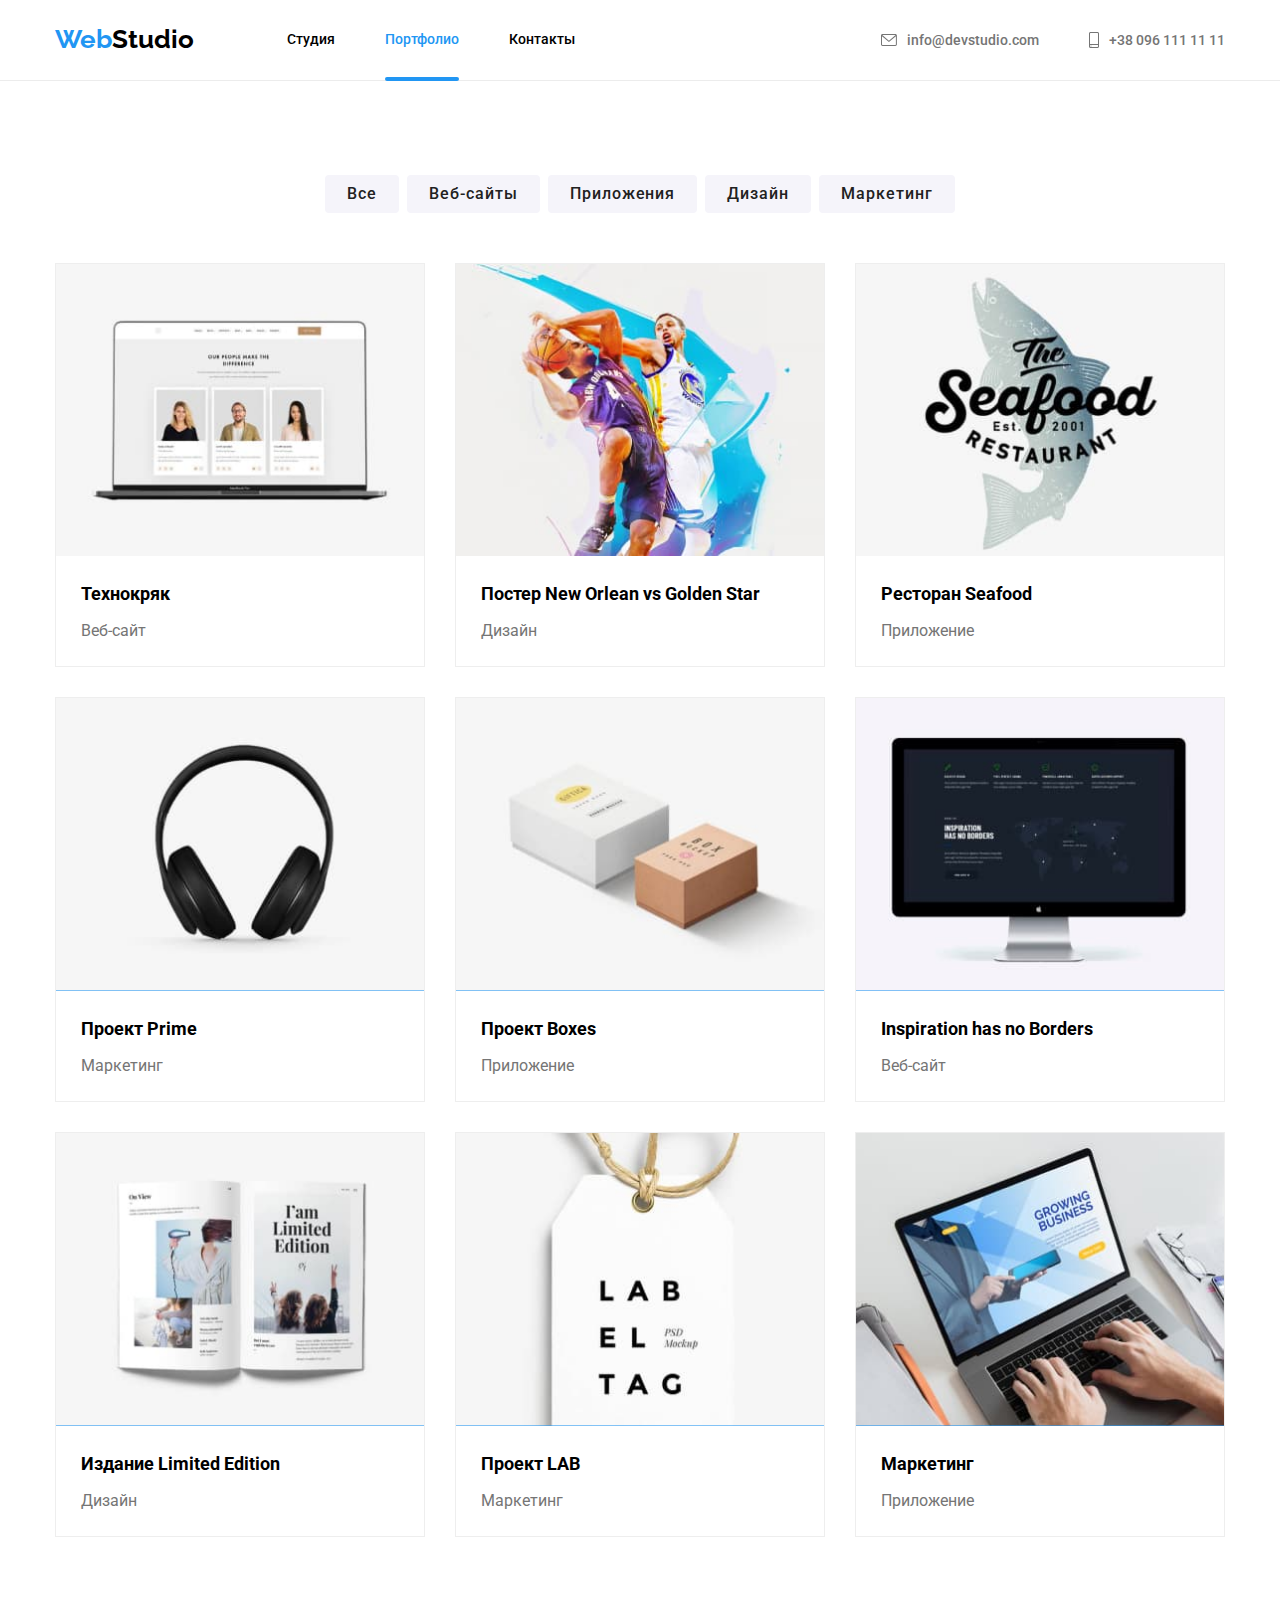
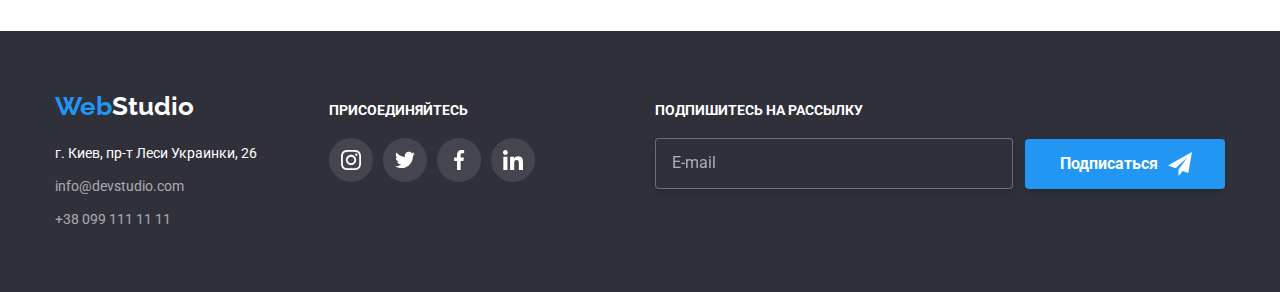
==== portfolio.html @ a477a189 "goit-markup-hw-07-start" ====
<!DOCTYPE html>
<html lang="ru">
  <head>
    <meta charset="UTF-8" />
    <meta http-equiv="X-UA-Compatible" content="IE=edge" />
    <meta name="viewport" content="width=device-width, initial-scale=1.0" />
    <title>goit-markup-hw-06</title>
    <link rel="preconnect" href="https://fonts.gstatic.com" />
    <link
      href="https://fonts.googleapis.com/css2?family=Raleway:wght@700&family=Roboto:wght@400;500;700;900&display=swap"
      rel="stylesheet"
    />
    <link
      rel="stylesheet"
      href="https://cdnjs.cloudflare.com/ajax/libs/modern-normalize/1.0.0/modern-normalize.min.css"
    />
    <link rel="stylesheet" href="./css/style.css" />
  </head>

  <body>
    <!-- Header -->
    <header class="header">
        <div class="container">
            <a class="logo" href="./">Web<span class="head-logo-elem">Studio</span></a>
            <nav class="nav">
                <ul class="nav-item">
                    <li class="item"><a class="nav-elem" href="./index.html">Студия</a></li>
                    <li class="item"><a class="nav-elem current" href="./portfolio.html">Портфолио</a></li>
                    <li class="item"><a class="nav-elem" href="#">Контакты</a></li>
                </ul>
            </nav>
            <ul class="nav-cont">
                <li class="item">
                    <a href="mailto:info@devstudio.com" class="contacts">
                        <svg class="envelope-icon">
                            <use href="./img/icons/sprite.svg#icon-envelope"></use>
                        </svg>info@devstudio.com
                    </a>
                </li>
                <li class="item">
                    <a href="tel:+380961111111" class="contacts">
                        <svg class="smartphone-icon">
                            <use href="./img/icons/sprite.svg#icon-smartphone"></use>
                        </svg>+38 096 111 11 11</a>
                </li>
            </ul>
        </div>
    </header>

    <!-- Main -->
    <main>
      <section class="work section">
        <h2 class="visually-hidden">Заголовок</h2>

        <div class="container">
          <!-- Button -->
          <ul class="work-item">
            <li class="work-elem">
              <button class="work-but" type="button">Все</button>
            </li>
            <li class="work-elem">
              <button class="work-but" type="button">Веб-сайты</button>
            </li>
            <li class="work-elem">
              <button class="work-but" type="button">Приложения</button>
            </li>
            <li class="work-elem">
              <button class="work-but" type="button">Дизайн</button>
            </li>
            <li class="work-elem">
              <button class="work-but" type="button">Маркетинг</button>
            </li>
          </ul>

          <!-- Features -->
          <ul class="features-item">
            <li class="features-elem">
              <a class="card">
                <div class="card-feat">
                  <img class="features-icon" src="./img/portfolio/img1.jpg" alt="МакБукПро" width="370" />
                  <div class="card-text-cont">
                    <p class="card-text">Технокряк это современная площадка распространения коронавируса. Компании используют эту
                      платформу для цифрового шпионажа и атак на защищённые сервера конкурентов.</p>
                  </div>
                </div>
                <div class="card-feat-cont">
                  <h3 class="features-title">Технокряк</h3>
                  <p class="features-text">Веб-сайт</p>
                </div>
              </a>
            </li>
            <li class="features-elem">
              <a class="card">
                <div class="card-feat">
                  <img class="features-icon" src="./img/portfolio/img2.jpg" alt="Баскетболисты" width="370" />
                  <div class="card-text-cont">
                    <p class="card-text">Технокряк это современная площадка распространения коронавируса. Компании используют эту
                      платформу для цифрового шпионажа и атак на защищённые сервера конкурентов.</p>
                  </div>
                </div>
                <div class="card-feat-cont">
                  <h3 class="features-title">Постер New Orlean vs Golden Star</h3>
                  <p class="features-text">Дизайн</p>
                </div>
              </a>
            </li>
            <li class="features-elem">
              <a class="card">
                <div class="card-feat">
                  <img class="features-icon" src="./img/portfolio/img3.jpg" alt="Логотип ресторана" width="370" />
                  <div class="card-text-cont">
                    <p class="card-text">Технокряк это современная площадка распространения коронавируса. Компании используют эту
                      платформу для цифрового шпионажа и атак на защищённые сервера конкурентов.</p>
                  </div>
                </div>
                <div class="card-feat-cont">
                  <h3 class="features-title">Ресторан Seafood</h3>
                  <p class="features-text">Приложение</p>
                </div>
              </a>
            </li>
            <li class="features-elem">
              <a class="card">
                <div class="card-feat">
                  <img class="features-icon" src="./img/portfolio/img4.jpg" alt="Наушники" width="370" />
                  <div class="card-text-cont">
                    <p class="card-text">Технокряк это современная площадка распространения коронавируса. Компании используют эту
                      платформу для цифрового шпионажа и атак на защищённые сервера конкурентов.</p>
                  </div>
                </div>
                <div class="card-feat-cont">
                  <h3 class="features-title">Проект Prime</h3>
                  <p class="features-text">Маркетинг</p>
                </div>
              </a>
            </li>
            <li class="features-elem">
              <a class="card">
                <div class="card-feat">
                  <img class="features-icon" src="./img/portfolio/img5.jpg" alt="Два коробки" width="370" />
                  <div class="card-text-cont">
                    <p class="card-text">Технокряк это современная площадка распространения коронавируса. Компании используют эту
                      платформу для цифрового шпионажа и атак на защищённые сервера конкурентов.</p>
                  </div>
                </div>
                <div class="card-feat-cont">
                  <h3 class="features-title">Проект Boxes</h3>
                  <p class="features-text">Приложение</p>
                </div>
              </a>
            </li>
            <li class="features-elem">
              <a class="card">
                <div class="card-feat">
                  <img class="features-icon" src="./img/portfolio/img6.jpg" alt="Монитор Apple" width="370" />
                  <div class="card-text-cont">
                    <p class="card-text">Технокряк это современная площадка распространения коронавируса. Компании используют эту
                      платформу для цифрового шпионажа и атак на защищённые сервера конкурентов.</p>
                  </div>
                </div>
                <div class="card-feat-cont">
                  <h3 class="features-title">Inspiration has no Borders</h3>
                  <p class="features-text">Веб-сайт</p>
                </div>
              </a>
            </li>
            <li class="features-elem">
              <a class="card">
                <div class="card-feat">
                  <img class="features-icon" src="./img/portfolio/img7.jpg" alt="Открытая книга" width="370" />
                  <div class="card-text-cont">
                    <p class="card-text">Технокряк это современная площадка распространения коронавируса. Компании используют эту
                      платформу для цифрового шпионажа и атак на защищённые сервера конкурентов.</p>
                  </div>
                </div>
                <div class="card-feat-cont">
                  <h3 class="features-title">Издание Limited Edition</h3>
                  <p class="features-text">Дизайн</p>
                </div>
              </a>
            </li>
            <li class="features-elem">
              <a class="card">
                <div class="card-feat">
                  <img class="features-icon" src="./img/portfolio/img8.jpg" alt="Бирка" width="370" />
                  <div class="card-text-cont">
                    <p class="card-text">Технокряк это современная площадка распространения коронавируса. Компании используют эту
                      платформу для цифрового шпионажа и атак на защищённые сервера конкурентов.</p>
                  </div>
                </div>
                <div class="card-feat-cont">
                  <h3 class="features-title">Проект LAB</h3>
                  <p class="features-text">Маркетинг</p>
                </div>
              </a>
            </li>
            <li class="features-elem">
              <a class="card">
                <div class="card-feat">
                  <img class="features-icon" src="./img/portfolio/img9.jpg" alt="Печатает на клавиатуре" />
                  <div class="card-text-cont">
                    <p class="card-text">Технокряк это современная площадка распространения коронавируса. Компании используют эту
                      платформу для цифрового шпионажа и атак на защищённые сервера конкурентов.</p>
                  </div>
                </div>
                <div class="card-feat-cont">
                  <h3 class="features-title">Маркетинг</h3>
                  <p class="features-text">Приложение</p>
                </div>
              </a>
            </li>
          </ul>
        </div>
      </section>
    </main>

    <!-- Footer -->
    <footer class="footer">
      <div class="container foot-cont-sect">
        <div class="foot-add-cont">
          <a class="logo" href="./">Web<span class="foot-logo-elem">Studio</span></a>
          <address class="foot-add">г. Киев, пр-т Леси Украинки, 26
            <ul class="foot-item">
              <li class="foot-elem"><a class="foot-contacts" href="mailto:info@devstudio.com">info@devstudio.com</a></li>
              <li class="foot-elem"><a class="foot-contacts" href="tel:+380991111111">+38 099 111 11 11</a></li>
            </ul>
          </address>
        </div>
        <!-- Footer social -->
        <div class="foot-cocial-sect">
          <h3 class="foot-name">Присоединяйтесь</h3>
          <ul class="foot-icon">
            <li class="foot-icon-elem">
              <a href="#" class="foot-icon-url">
                <svg class="icon">
                  <use href="./img/icons/sprite.svg#icon-instagram"></use>
                </svg>
              </a>
            </li>
            <li class="foot-icon-elem">
              <a href="#" class="foot-icon-url">
                <svg class="icon">
                  <use href="./img/icons/sprite.svg#icon-twitter"></use>
                </svg>
              </a>
            </li>
            <li class="foot-icon-elem">
              <a href="#" class="foot-icon-url">
                <svg class="icon">
                  <use href="./img/icons/sprite.svg#icon-facebook"></use>
                </svg>
              </a>
            </li>
            <li class="foot-icon-elem">
              <a href="#" class="foot-icon-url">
                <svg class="icon">
                  <use href="./img/icons/sprite.svg#icon-linkedin"></use>
                </svg>
              </a>
            </li>
          </ul>
        </div>
        <!-- Footer form -->
        <form class="foot-form">
          <label>
            <h3 class="foot-form-name">Подпишитесь на рассылку</h3>
            <input class="foot-form-inp" type="email" name="email" placeholder="E-mail" />
          </label>
          <button type="submit" class="foot-form-btn">
            Подписаться
            <svg class="foot-form-icon">
              <use href="./img/icons/sprite.svg#icon-send"></use>
            </svg>
          </button>
        </form>
      </div>
    </footer>

  </body>
</html>
---- css/style.css ----
:root {
  --text-color: #212121;
  --logo-color: #000000;
  --hover-color: #2196f3;
  --contacts-color: #757575;
  --icon-color: #afb1b8;
  --foot-cont-color: rgba(255, 255, 255, 0.6);
  --fons-html: #ffffff;
  --fons-title-color: #2f303a;
  --fons-title-img: rgba(47, 48, 58, 0.4);
  --button-color: #f5f4fa;
  --but-hover-color: #188ce8;
  --line-color: #ececec;
  --border-color: #eeeeee;
  --foot-back-icon: rgba(255, 255, 255, 0.1);
  --proj-back-hover: rgba(33, 150, 243, 0.9);
  --modal-back: rgba(0, 0, 0, 0.2);
  --transf-hover: 250ms cubic-bezier(0.4, 0, 0.2, 1);
  --serv-back: rgba(47, 48, 58, 0.8);
  --modal-form-comm: rgba(117, 117, 117, 0.5);
}

* {
  list-style: none;
  box-sizing: border-box;
}

body {
  font-family: 'roboto', sans-serif;
  background: var(--fons-html);
  color: var(--title-color);
}

a {
  color: inherit;
}

h1,
h2,
h3,
h4,
h5,
h6 {
  margin-top: 0;
  margin-bottom: 0;
}

p,
ul {
  padding: 0;
  margin: 0;
}

img {
  display: block;
  max-width: 100%;
  height: auto;
}

.container {
  width: 1200px;
  padding: 0 15px;
  margin: 0 auto;
  align-items: center;
}

.section {
  padding-top: 94px;
  padding-bottom: 94px;
}

/* Header
=================== */

.header .container {
  display: flex;
}

.header {
  border-bottom: 1px solid var(--line-color);
}

.logo {
  font-family: 'Raleway', sans-serif;
  font-weight: 700;
  font-size: 26px;
  line-height: 1.2em;
  text-decoration: none;
  color: var(--hover-color);
}

.logo .head-logo-elem {
  color: var(--logo-color);
}

.nav .nav-item {
  display: flex;
  padding-left: 0;
  margin-left: 93px;
  font-weight: 500;
  font-size: 14px;
  line-height: 1.1em;
  color: inherit;
}

.item {
  position: relative;
}

.nav-item .item + .item,
.nav-cont .item + .item {
  margin-left: 50px;
}

.nav-elem:hover,
.nav-elem:focus {
  transition: color var(--transf-hover);
  color: var(--hover-color);
}

.current {
  color: var(--hover-color);
}

.current::after {
  position: absolute;
  bottom: 0;
  content: '';
  display: block;
  width: 100%;
  height: 4px;
  bottom: -1px;
  border-radius: 2px;
  background-color: var(--hover-color);
}

.nav-elem,
.contacts {
  display: block;
  padding-top: 32px;
  padding-bottom: 32px;
  text-decoration: none;
}

.nav-cont {
  font-weight: 500;
  font-size: 14px;
  line-height: 1.143em;
  display: flex;
  margin-left: auto;
}

.envelope-icon {
  width: 16px;
  height: 12px;
  margin-right: 10px;
  fill: currentColor;
}

.smartphone-icon {
  width: 10px;
  height: 16px;
  margin-right: 10px;
  fill: currentColor;
}

.contacts {
  display: flex;
  align-items: center;
  color: var(--contacts-color);
  transition: color var(--transf-hover);
}

.contacts:hover,
.contacts:focus {
  color: var(--hover-color);
  transition: color var(--transf-hover);
}

/* Title section
=================== */

.title.section {
  padding: 200px 0;
  text-align: center;
  box-shadow: 0px 4px 4px rgba(0, 0, 0, 0.25), 0px 4px 4px rgba(0, 0, 0, 0.25);
  background-color: var(--fons-title-color);
  background-image: linear-gradient(to right, var(--fons-title-img), var(--fons-title-img)),
    url(../img/background-img.jpg);
  max-width: 1600px;
  height: 600px;
  margin-left: auto;
  margin-right: auto;
  background-repeat: no-repeat;
  background-position: center;
  background-size: cover;
}

.title-text {
  padding-bottom: 30px;
  text-transform: uppercase;
  font-weight: 900;
  font-size: 44px;
  line-height: 1.4em;
  color: var(--fons-html);
}

.title-but,
.modal-form-but {
  font-weight: 700;
  line-height: 1.9em;
  padding: 10px 32px;
  background: var(--hover-color);
  color: var(--fons-html);
}

.title-but,
.work-but,
.modal-form-but {
  font-size: 16px;
  letter-spacing: 0.06em;
  border-radius: 4px;
  font-family: inherit;
  cursor: pointer;
  border: transparent var(--hover-color);
  transition: background-color var(--transf-hover);
}

.title-but:hover,
.title-but:focus,
.modal-form-but:hover,
.modal-form-but:focus {
  background-color: var(--but-hover-color);
  filter: drop-shadow(0px 4px 4px rgba(0, 0, 0, 0.25)), drop-shadow(0px 4px 4px rgba(0, 0, 0, 0.25));
  transition: background-color var(--transf-hover);
}

/* Quality section
=================== */

.quality.section {
  padding-bottom: 0;
}

.quality-item {
  display: flex;
  margin-left: -30px;
}

.quality-item > .quality-elem {
  flex-basis: calc(100% / 4);
  margin-left: 30px;
}

.qual-cont-icon {
  width: 270px;
  height: 120px;
  border-radius: 4px;
  margin-bottom: 30px;
  display: flex;
  justify-content: center;
  align-items: center;
  background: var(--button-color);
}

.quality-title,
.foot-name,
.foot-form-name {
  margin-bottom: 10px;
  font-weight: 700;
  font-size: 14px;
  line-height: 1.1em;
  text-align: left;
  text-transform: uppercase;
}

.quality-text {
  font-size: 14px;
  line-height: 1.7em;
  color: var(--contacts-color);
}

/* Service section
=================== */

.services-title,
.team-title,
.clients-title {
  font-weight: 700;
  font-size: 36px;
  line-height: 1.2em;
  margin-bottom: 50px;
  text-align: center;
}

.services-item {
  display: flex;
  margin-left: -30px;
}

.services-item > .services-elem {
  flex-basis: calc(100% / 3);
  margin-left: 30px;
}

.services-elem {
  position: relative;
}

.services-text {
  position: absolute;
  width: 100%;
  height: 70px;
  left: 0;
  bottom: 0;
  font-weight: 700;
  font-size: 14px;
  line-height: 1.142em;
  display: flex;
  justify-content: center;
  align-items: center;
  text-transform: uppercase;
  color: var(--fons-html);
  background-color: var(--serv-back);
}

/* Team section
=================== */

.team {
  background: var(--button-color);
}

.team-item {
  display: flex;
  margin-left: -30px;
}

.team-elem {
  box-shadow: 0px 1px 3px rgba(0, 0, 0, 0.12), 0px 1px 1px rgba(0, 0, 0, 0.14),
    0px 2px 1px rgba(0, 0, 0, 0.2);
  border-radius: 0px 0px 4px 4px;
  background: var(--fons-html);
}

.team-item > .team-elem {
  flex-basis: calc(100% / 4);
  margin-left: 30px;
}

.card-team-cont {
  padding: 30px 0;
  text-align: center;
}

.team-name {
  margin-bottom: 10px;
}

.team-name,
.team-position {
  font-weight: 500;
  font-size: 16px;
  line-height: 1.2em;
  text-align: center;
}

.team-position {
  margin-bottom: 16px;
  color: var(--contacts-color);
}

.team-icon {
  display: flex;
  justify-content: center;
}

.team-icon-elem:not(:first-child) {
  margin-left: 10px;
}

.team-icon-elem {
  width: 44px;
  height: 44px;
  border-radius: 50%;
}

.team-icon-url {
  width: 44px;
  height: 44px;
  border-radius: 50%;
  display: flex;
  justify-content: center;
  align-items: center;
  transition: background-color var(--transf-hover), color var(--transf-hover);
  background-color: var(--fons-html);
  color: var(--icon-color);
}

.team-icon-url:hover,
.team-icon-url:focus {
  border-radius: 50%;
  cursor: pointer;
  transition: background-color var(--transf-hover), color var(--transf-hover);
  background-color: var(--hover-color);
  color: var(--fons-html);
}

.icon {
  width: 20px;
  height: 20px;
  fill: currentColor;
}

/* Button
=================== */
.visually-hidden {
  position: absolute;
  width: 1px;
  height: 1px;
  margin: -1px;
  border: 0;
  padding: 0;

  white-space: nowrap;
  clip-path: inset(100%);
  clip: rect(0 0 0 0);
  overflow: hidden;
}

.work-item {
  display: flex;
  justify-content: center;
  margin-bottom: 50px;
}

.work-item .work-elem + .work-elem {
  margin-left: 8px;
}

.work-but {
  padding: 6px 22px;
  font-weight: 500;
  line-height: 1.6em;
  transition: box-shadow var(--transf-hover), background-color var(--transf-hover),
    color var(--transf-hover);
  background-color: var(--button-color);
  color: var(--text-color);
}

.work-but:hover,
.work-but:focus {
  box-shadow: 0px 3px 1px rgba(0, 0, 0, 0.1), 0px 1px 2px rgba(0, 0, 0, 0.08),
    0px 2px 2px rgba(0, 0, 0, 0.12);
  transition: box-shadow var(--transf-hover), background-color var(--transf-hover),
    color var(--transf-hover);
  background-color: var(--hover-color);
  color: var(--fons-html);
}

/* Features
=================== */

.features-item {
  display: flex;
  flex-wrap: wrap;
  margin-left: -30px;
  margin-bottom: -30px;
}

.features-elem {
  box-sizing: border-box;
  background: var(--fons-html);
  border: 1px solid var(--border-color);
}

.features-item > .features-elem {
  flex-basis: calc(100% / 3 - 30px);
  margin-left: 30px;
  margin-bottom: 30px;
}

.card {
  display: block;
  transition: box-shadow var(--transf-hover);
}

.card:hover,
.card:focus {
  cursor: pointer;
  border: 1px solid var(--border-color);
  box-sizing: border-box;
  box-shadow: 0px 1px 1px rgba(0, 0, 0, 0.12), 0px 4px 4px rgba(0, 0, 0, 0.06),
    1px 4px 6px rgba(0, 0, 0, 0.16);
  transition: box-shadow var(--transf-hover);
}

.card-feat {
  position: relative;
  overflow: hidden;
}

.card:hover .card-text-cont,
.card:focus .card-text-cont {
  transform: translateY(0);
  transition: transform var(--transf-hover);
}

.card-text-cont {
  position: absolute;
  width: 100%;
  height: 100%;
  top: 0;
  transform: translateY(100%);
  transition: transform var(--transf-hover);
  background-color: var(--proj-back-hover);
}

.card-text {
  position: absolute;
  font-size: 18px;
  line-height: 1.555em;
  padding: 63px 24px;
  color: var(--fons-html);
}

.card .card-feat-cont {
  padding: 20px 25px;
}

.features-title {
  margin-bottom: 4px;
  font-weight: 700;
  font-size: 18px;
  line-height: 2em;
}

.features-text {
  font-size: 16px;
  line-height: 1.9em;
  color: var(--contacts-color);
}

/* Clients
=================== */

.clients-item {
  display: flex;
  margin-left: -30px;
}

.clients-item > .clients-elem {
  flex-basis: calc(100% / 6);
  margin-left: 30px;
}

.clients-url {
  display: flex;
  justify-content: center;
  align-items: center;
  width: 170px;
  height: 92px;
  border-radius: 4px;
  box-sizing: border-box;
  border: 1px solid var(--icon-color);
  color: var(--icon-color);
  transition: color var(--transf-hover), border var(--transf-hover);
}

.clients-url:hover,
.clients-url:focus {
  transition: color var(--transf-hover), border var(--transf-hover);
  color: var(--hover-color);
  border-color: var(--hover-color);
}

.clients-icon {
  width: 106px;
  height: 60px;
  fill: currentColor;
}

/* Footer
=================== */

.footer {
  padding-top: 60px;
  padding-bottom: 60px;
  background: var(--fons-title-color);
}

.foot-cont-sect {
  display: flex;
  align-items: baseline;
}

.foot-logo-elem {
  color: var(--fons-html);
}

.foot-add,
.foot-contacts {
  font-style: normal;
  font-size: 14px;
  line-height: 1.7em;
}

.foot-add {
  margin-top: 20px;
  color: var(--fons-html);
}

.foot-contacts {
  text-decoration: none;
  color: var(--foot-cont-color);
  transition: color var(--transf-hover);
}

.foot-contacts:hover,
.foot-contacts:focus {
  color: var(--hover-color);
  transition: color var(--transf-hover);
}

.foot-elem {
  margin-top: 9px;
}

/* Footer social
=================== */

.foot-cocial-sect {
  margin-left: 72px;
}

.foot-name,
.foot-form-name {
  margin-bottom: 20px;
  color: var(--fons-html);
}

.foot-icon {
  display: flex;
  justify-content: center;
}

.foot-icon-elem:not(:first-child) {
  margin-left: 10px;
}

.foot-icon-url {
  width: 44px;
  height: 44px;
  display: flex;
  justify-content: center;
  align-items: center;
  border-radius: 50px;
  background-color: var(--foot-back-icon);
  color: var(--fons-html);
  transition: background-color var(--transf-hover);
}

.foot-icon-url:hover,
.foot-icon-url:focus {
  border-radius: 50%;
  cursor: pointer;
  transition: background-color var(--transf-hover);
  background: var(--hover-color);
  color: var(--fons-html);
}

.icon {
  width: 20px;
  height: 20px;
  fill: currentColor;
}

/* Footer form
=================== */

.foot-form {
  display: flex;
  margin-left: auto;
  align-items: flex-end;
}

.foot-form-inp {
  width: 358px;
  padding: 15px 16px;
  border: 1px solid rgba(255, 255, 255, 0.3);
  box-sizing: border-box;
  filter: drop-shadow(0px 4px 4px rgba(0, 0, 0, 0.15));
  border-radius: 4px;
  outline: none;
  transition: border var(--transf-hover);
  color: var(--fons-html);
  background-color: var(--fons-title-color);
}

.foot-form-inp:hover,
.foot-form-inp:focus {
  border-color: var(--hover-color);
}

.foot-form-inp::placeholder {
  font-weight: 400;
  font-size: 16px;
  line-height: 1.25em;
  align-items: center;
  color: var(--foot-cont-color);
}

.foot-form-btn {
  display: flex;
  justify-content: center;
  align-items: center;
  cursor: pointer;
  width: 200px;
  height: 50px;
  padding: 10px 28px 10px 29px;
  margin-left: 12px;
  box-shadow: 0px 4px 4px rgba(0, 0, 0, 0.15);
  border-radius: 4px;
  font-weight: 700;
  font-size: 16px;
  line-height: 1.9em;
  border: transparent;
  background: var(--hover-color);
  color: var(--fons-html);
}

.foot-form-icon {
  width: 24px;
  height: 24px;
  margin-left: 10px;
  fill: currentColor;
}

/* Modal
=================== */

.backdrop {
  position: fixed;
  top: 0;
  left: 0;
  width: 100%;
  height: 100%;
  background-color: var(--modal-back);
  transition: var(--transf-hover);
}

.backdrop.is-hidden {
  visibility: hidden;
  opacity: 0;
  pointer-events: none;
}

.backdrop.is-hidden .modal {
  transform: translate(-50%, -50%) scale(0);
}

.modal {
  position: absolute;
  top: 50%;
  left: 50%;
  transform: translate(-50%, -50%) scale(1);
  padding: 40px;
  min-width: 528px;
  min-height: 581px;
  transition: transform var(--transf-hover);
  background-color: var(--fons-html);
}

.btn-modal-close {
  position: absolute;
  top: 8px;
  right: 8px;
  width: 30px;
  height: 30px;
  border-radius: 50%;
  border: 1px solid rgba(0, 0, 0, 0.1);
  cursor: pointer;
  box-sizing: border-box;
  transition: fill var(--transf-hover);
  background: var(--fons-html);
  fill: var(--text-color);
}

.btn-modal-close:hover {
  fill: var(--hover-color);
  transition: fill var(--transf-hover);
}

.icon-btn-close {
  position: absolute;
  transform: translate3d(-50%, -50%, 0);
  width: 11px;
  height: 11px;
}

/* Modal form
=================== */

.modal-form {
  display: flex;
  flex-direction: column;
}

.modal-form-title {
  font-weight: 700;
  font-size: 20px;
  line-height: 1.15em;
  text-align: center;
  letter-spacing: 0.03em;
  margin-bottom: 12px;
}

.modal-form-icon-lab {
  position: relative;
  margin-bottom: 10px;
}

.modal-form-text {
  font-weight: 400;
  font-size: 12px;
  line-height: 1.167em;
  letter-spacing: 0.01em;
  margin-bottom: 4px;
  color: var(--contacts-color);
}

.modal-form-inp {
  width: 100%;
  height: 40px;
  padding-left: 42px;
  border: 1px solid rgba(33, 33, 33, 0.2);
  border-radius: 4px;
  outline: none;
  transition: border var(--transf-hover);
}

.modal-form-icon {
  position: absolute;
  top: 29px;
  left: 12px;
  fill: var(--text-color);
  transition: fill var(--transf-hover);
}

.modal-form-inp:hover + .modal-form-icon,
.modal-form-inp:focus + .modal-form-icon {
  fill: var(--hover-color);
}

.modal-form-comment {
  font-size: 14px;
  line-height: 1.143em;
  letter-spacing: 0.01em;
  resize: none;
  height: 120px;
  padding: 12px 16px;
  border: 1px solid rgba(33, 33, 33, 0.2);
  border-radius: 4px;
  margin-bottom: 20px;
  margin-top: -10px;
  outline: none;
  transition: border var(--transf-hover);
}

.modal-form-comment::placeholder {
  color: var(--modal-form-comm);
}

.modal-form-inp:hover,
.modal-form-inp:focus,
.modal-form-comment:hover,
.modal-form-comment:focus {
  border-color: var(--hover-color);
}

/* Modal checkbox
=================== */

.modal-form-check-cont {
  display: inline-block;
  align-self: center;
  margin-bottom: 30px;
}

.modal-form-checkbox {
  position: relative;
  display: inline-block;
  vertical-align: middle;
  width: 16px;
  height: 15px;
  border: 2px solid var(--text-color);
  border-radius: 2px;
  transition: border var(--transf-hover);
}

.modal-form-check-cont:hover > .modal-form-checkbox,
.modal-form-check-cont:focus > .modal-form-checkbox {
  border-color: var(--hover-color);
}

.modal-form-check-inp:checked + .modal-form-checkbox {
  background-color: var(--hover-color);
  border-color: var(--hover-color);
}

.modal-form-checkbox-icon {
  position: absolute;
  display: block;
  width: 12px;
  height: 11px;
  fill: var(--fons-html);
}

.modal-form-chek-text {
  display: inline-block;
  padding-left: 4px;
  font-size: 14px;
  line-height: 1.714;
  letter-spacing: 0.03em;
  color: var(--contacts-color);
}

.m-form-checkbox-url {
  color: var(--hover-color);
}

.modal-form-but {
  display: block;
  align-self: center;
  padding: 10px 55px 10px 56px;
  box-shadow: 0px 4px 4px rgba(0, 0, 0, 0.15);
}

/* CHECKBOX */
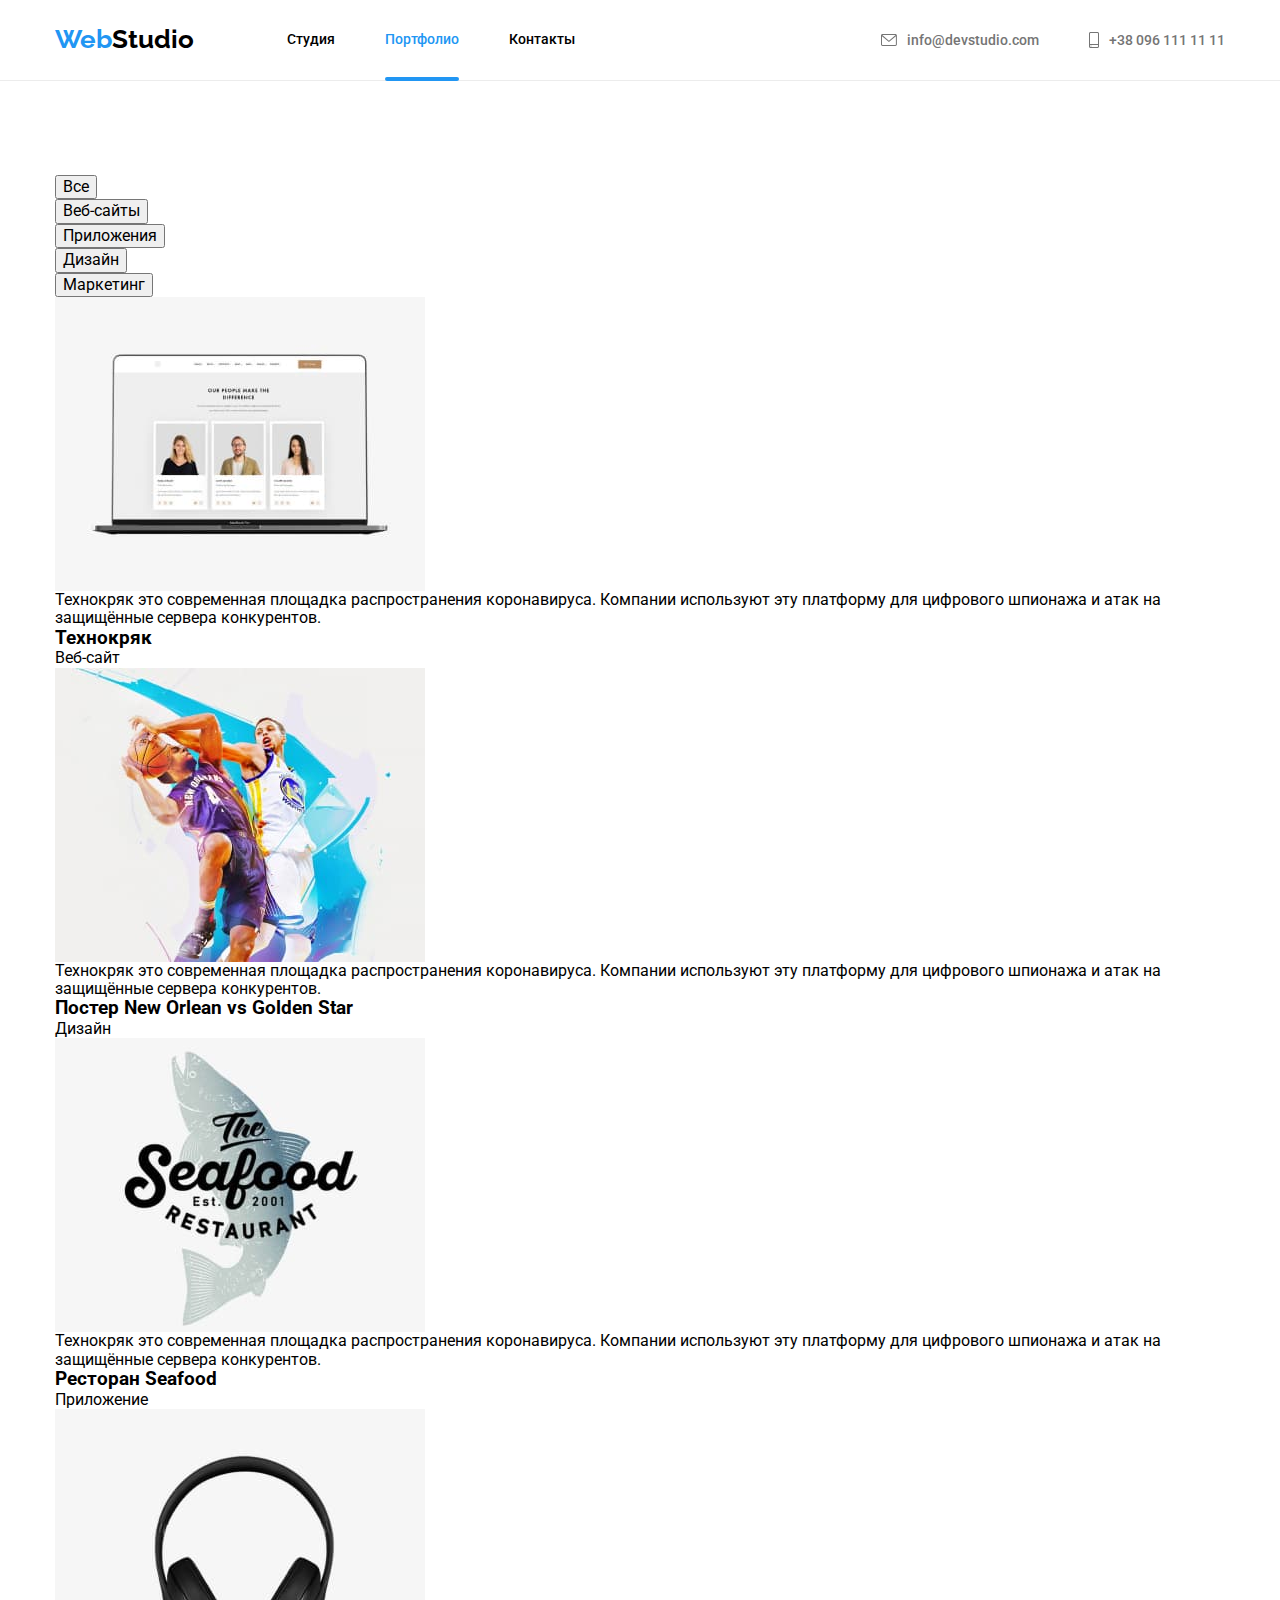
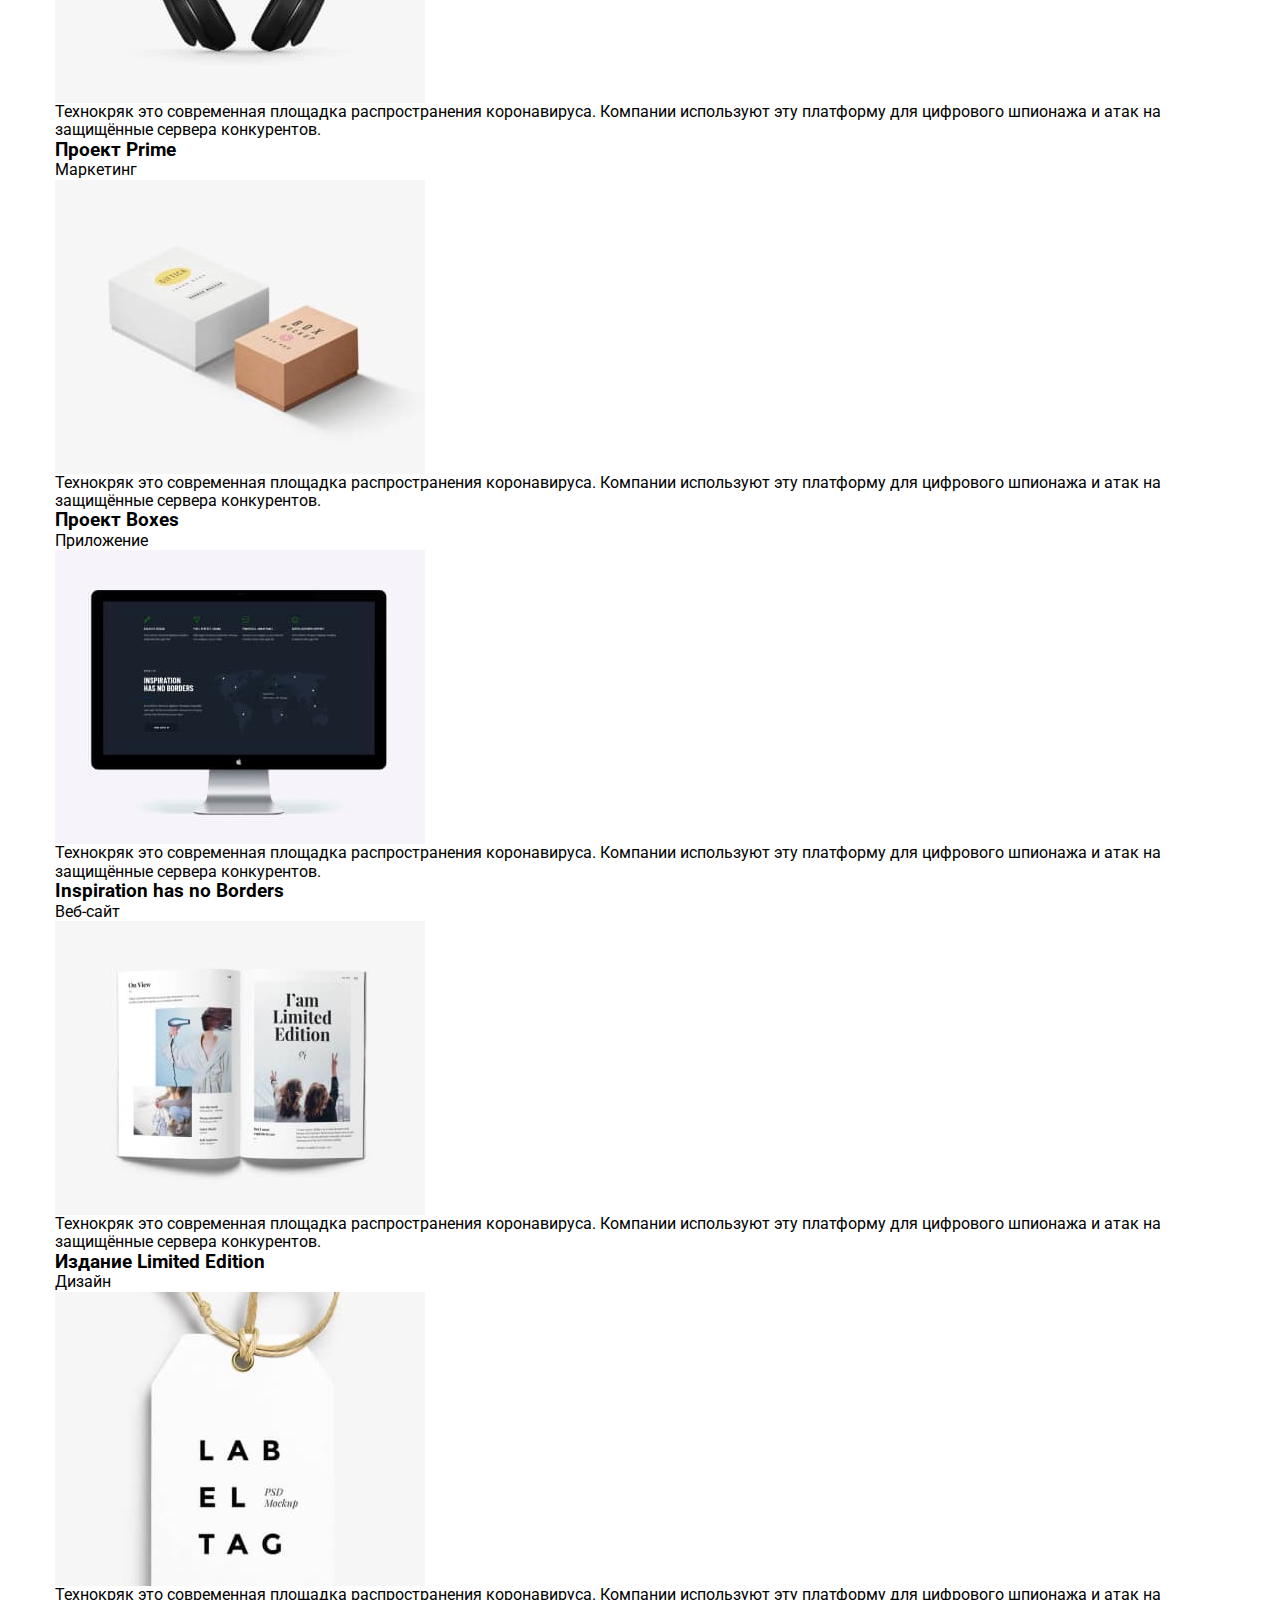
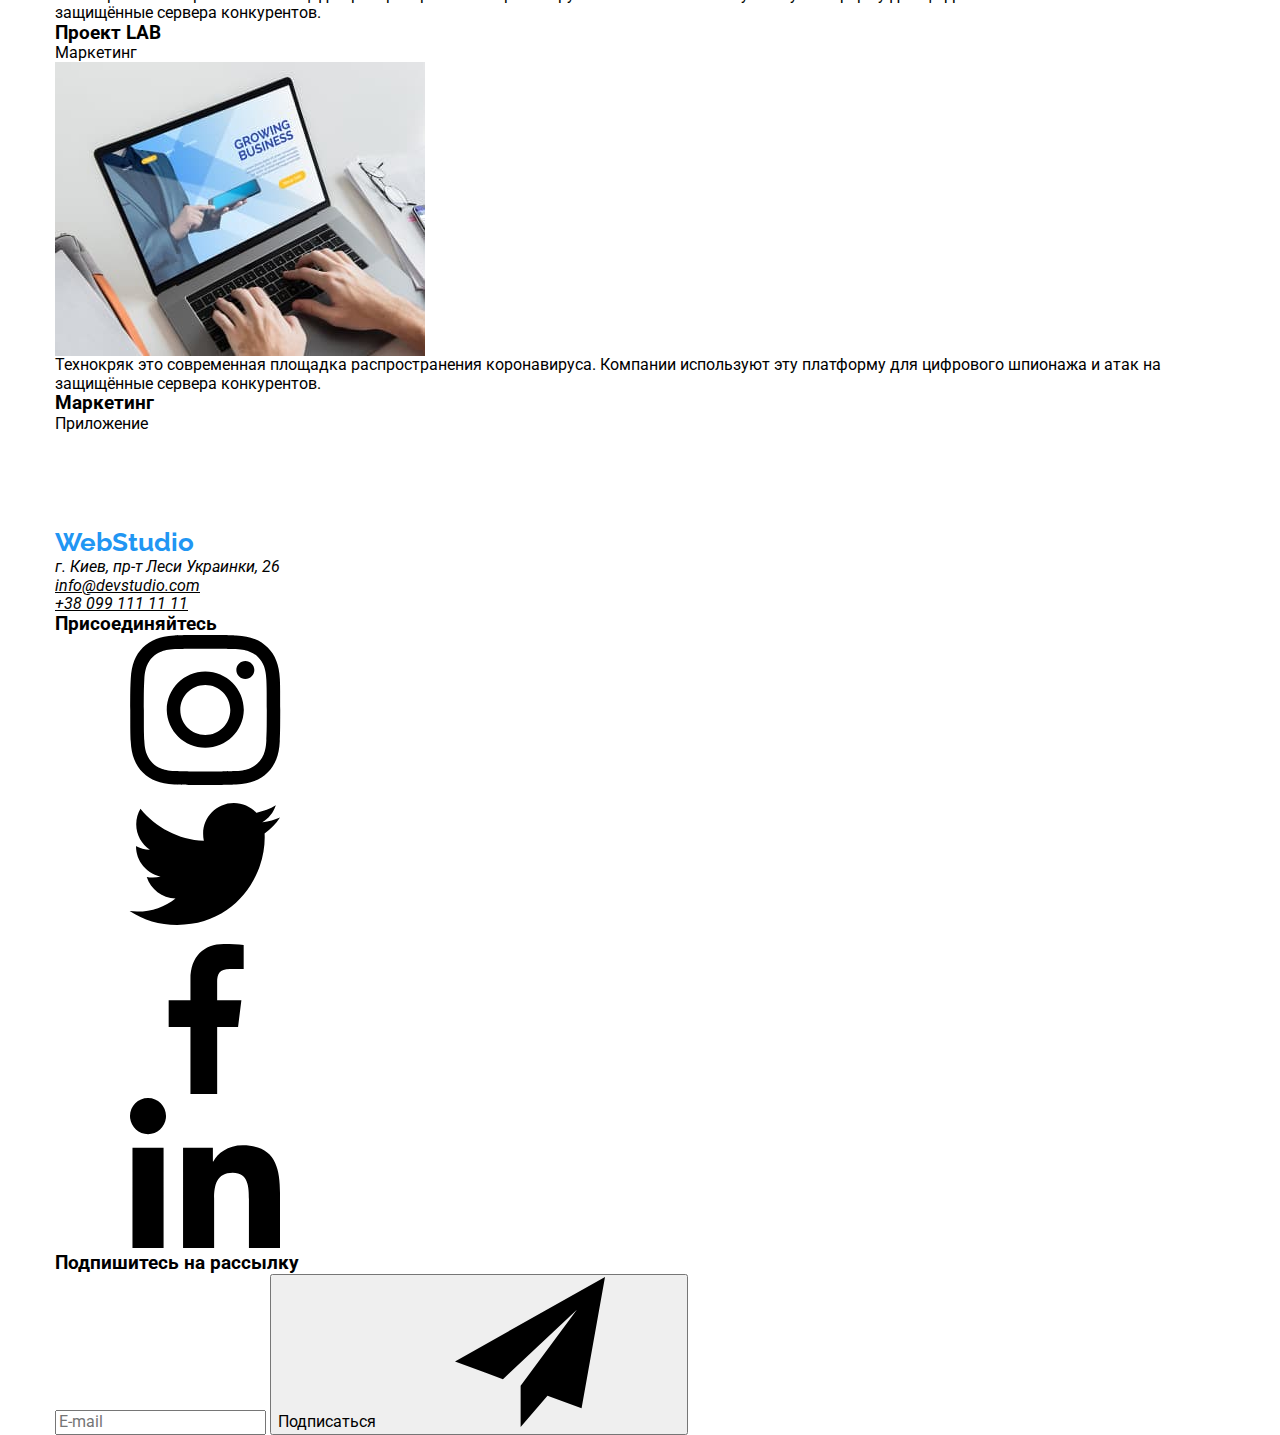
==== commit bbfc2e84: "header css added" ====
--- a/portfolio.html
+++ b/portfolio.html
@@ -14,7 +14,7 @@
       rel="stylesheet"
       href="https://cdnjs.cloudflare.com/ajax/libs/modern-normalize/1.0.0/modern-normalize.min.css"
     />
-    <link rel="stylesheet" href="./css/style.css" />
+    <link rel="stylesheet" href="./css/main.min.css" />
   </head>
 
   <body>
--- a/css/main.min.css
+++ b/css/main.min.css
@@ -0,0 +1,2 @@
+.visually-hidden{position:absolute;width:1px;height:1px;margin:-1px;border:0;padding:0;white-space:nowrap;clip-path:inset(100%);clip:rect(0 0 0 0);overflow:hidden}.container{width:1200px;padding:0 15px;margin:0 auto;align-items:center}.section{padding-top:94px;padding-bottom:94px}*{list-style:none;box-sizing:border-box}body{font-family:'roboto', sans-serif;background:var(--fons-html);color:var(--title-color)}a{color:inherit}h1,h2,h3,h4,h5,h6{margin-top:0;margin-bottom:0}p,ul{padding:0;margin:0}img{display:block;max-width:100%;height:auto}.header{border-bottom:1px solid #ececec}.header .container{display:flex}.logo{font-family:'Raleway', sans-serif;font-weight:700;font-size:26px;line-height:1.2em;text-decoration:none;color:#2196f3}.logo .head-logo-elem{color:#000}.nav .nav-item{display:flex;padding-left:0;margin-left:93px;font-weight:500;font-size:14px;line-height:1.1em;color:inherit}.item{position:relative}.nav-item .item+.item,.nav-cont .item+.item{margin-left:50px}.nav-elem:hover,.nav-elem:focus{transition:color 250ms cubic-bezier(0.4, 0, 0.2, 1);color:#2196f3}.current{color:#2196f3}.current::after{position:absolute;bottom:0;content:'';display:block;width:100%;height:4px;bottom:-1px;border-radius:2px;background-color:#2196f3}.nav-elem,.contacts{display:block;padding-top:32px;padding-bottom:32px;text-decoration:none}.nav-cont{font-weight:500;font-size:14px;line-height:1.143em;display:flex;margin-left:auto}.envelope-icon{width:16px;height:12px;margin-right:10px;fill:currentColor}.smartphone-icon{width:10px;height:16px;margin-right:10px;fill:currentColor}.contacts{display:flex;align-items:center;color:#757575;transition:color 250ms cubic-bezier(0.4, 0, 0.2, 1)}.contacts:hover,.contacts :focus{color:#2196f3;transition:color 250ms cubic-bezier(0.4, 0, 0.2, 1)}
+/*# sourceMappingURL=main.min.css.map */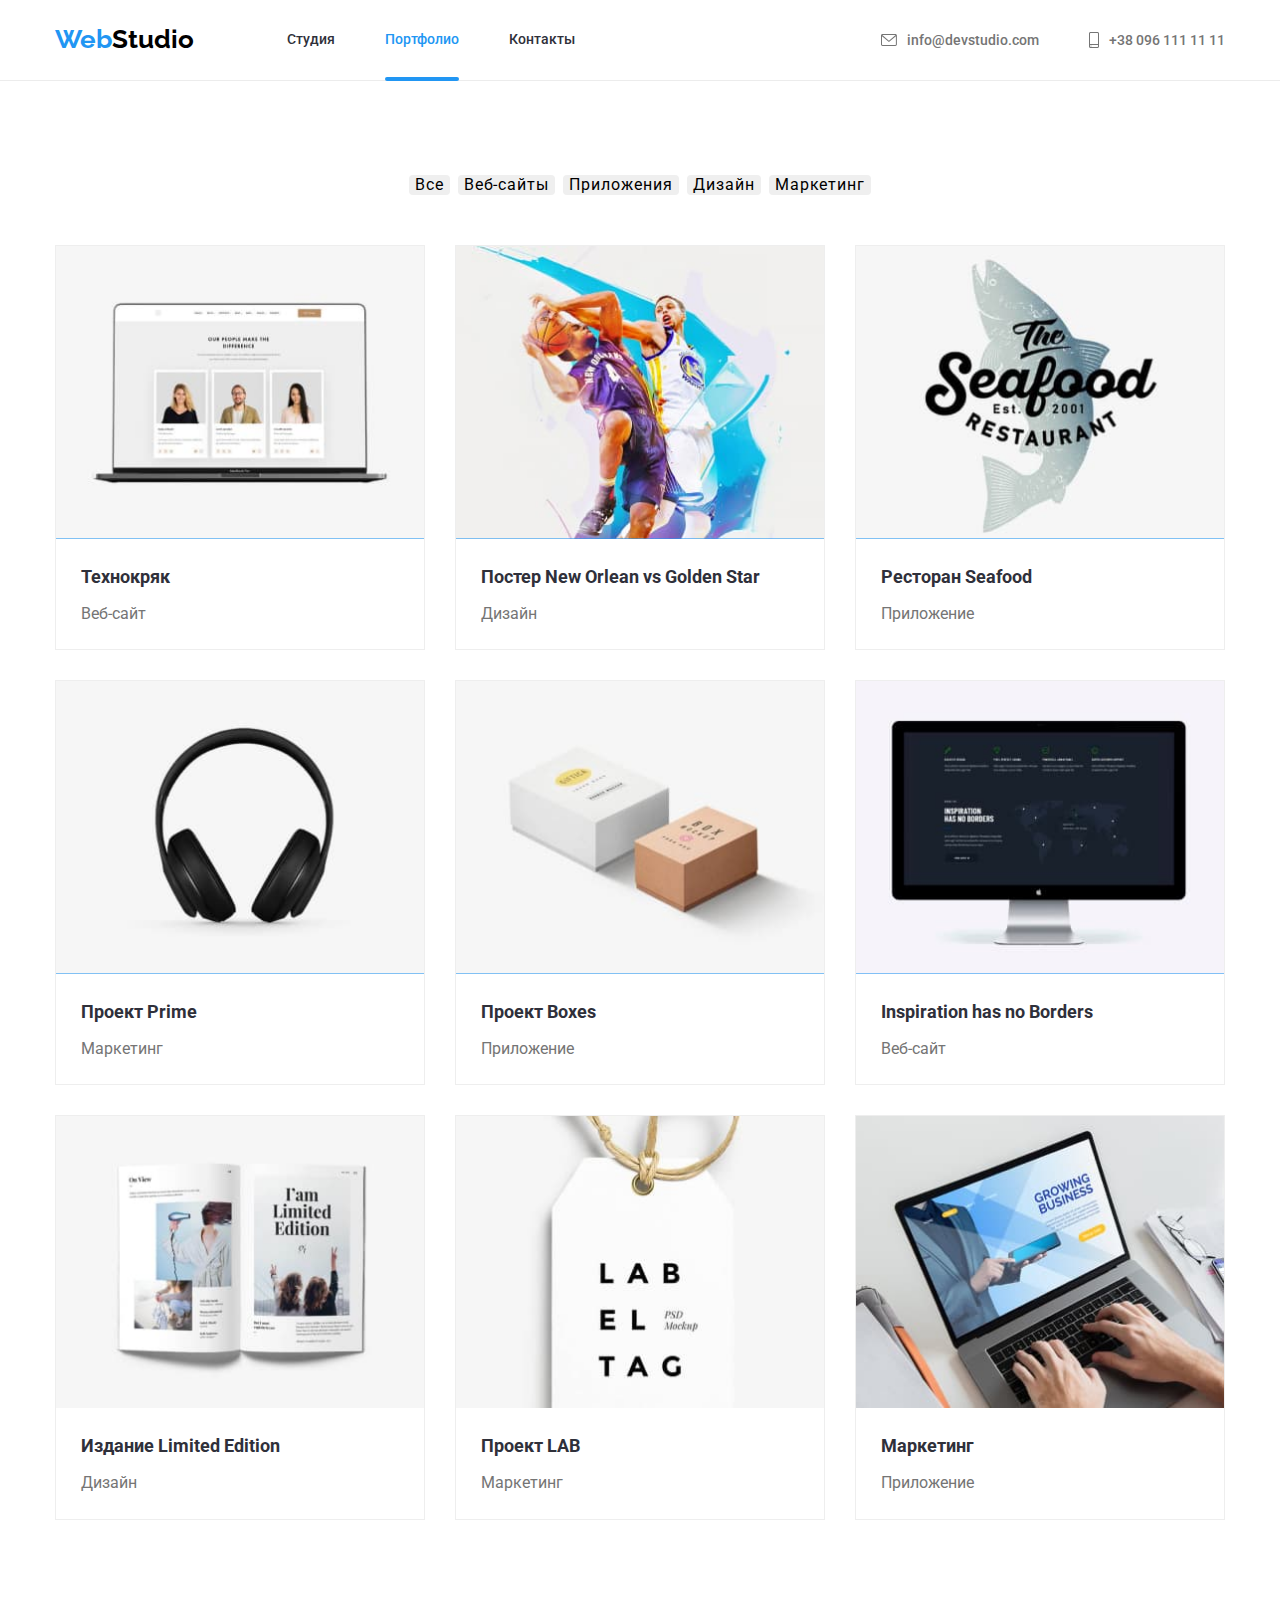
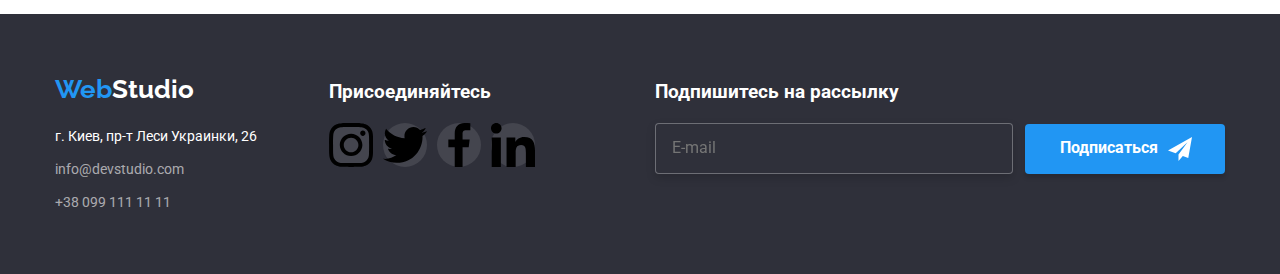
==== commit 627fbb22: "team-section" ====
--- a/portfolio.html
+++ b/portfolio.html
@@ -19,32 +19,32 @@
 
   <body>
     <!-- Header -->
-    <header class="header">
-        <div class="container">
-            <a class="logo" href="./">Web<span class="head-logo-elem">Studio</span></a>
-            <nav class="nav">
-                <ul class="nav-item">
-                    <li class="item"><a class="nav-elem" href="./index.html">Студия</a></li>
-                    <li class="item"><a class="nav-elem current" href="./portfolio.html">Портфолио</a></li>
-                    <li class="item"><a class="nav-elem" href="#">Контакты</a></li>
-                </ul>
-            </nav>
-            <ul class="nav-cont">
-                <li class="item">
-                    <a href="mailto:info@devstudio.com" class="contacts">
-                        <svg class="envelope-icon">
-                            <use href="./img/icons/sprite.svg#icon-envelope"></use>
-                        </svg>info@devstudio.com
-                    </a>
-                </li>
-                <li class="item">
-                    <a href="tel:+380961111111" class="contacts">
-                        <svg class="smartphone-icon">
-                            <use href="./img/icons/sprite.svg#icon-smartphone"></use>
-                        </svg>+38 096 111 11 11</a>
-                </li>
-            </ul>
-        </div>
+    <header class="page-header">
+      <div class="container">
+        <a class="logo" href="./">Web<span class="logo__text">Studio</span></a>
+        <nav class="site-nav">
+          <ul class="site-nav__list">
+            <li class="site-nav__item"><a class="site-nav__link" href="./index.html">Студия</a></li>
+            <li class="site-nav__item"><a class="site-nav__link current" href="./portfolio.html">Портфолио</a></li>
+            <li class="site-nav__item"><a class="site-nav__link" href="">Контакты</a></li>
+          </ul>
+        </nav>
+        <ul class="contacts">
+          <li class="contacts__item">
+            <a href="mailto:info@devstudio.com" class="contacts__link">
+              <svg class="envelope-icon">
+                <use href="./img/icons/sprite.svg#icon-envelope"></use>
+              </svg>info@devstudio.com
+            </a>
+          </li>
+          <li class="contacts__item">
+            <a href="tel:+380961111111" class="contacts__link">
+              <svg class="smartphone-icon">
+                <use href="./img/icons/sprite.svg#icon-smartphone"></use>
+              </svg>+38 096 111 11 11</a>
+          </li>
+        </ul>
+      </div>
     </header>
 
     <!-- Main -->
@@ -56,19 +56,19 @@
           <!-- Button -->
           <ul class="work-item">
             <li class="work-elem">
-              <button class="work-but" type="button">Все</button>
-            </li>
-            <li class="work-elem">
-              <button class="work-but" type="button">Веб-сайты</button>
-            </li>
-            <li class="work-elem">
-              <button class="work-but" type="button">Приложения</button>
-            </li>
-            <li class="work-elem">
-              <button class="work-but" type="button">Дизайн</button>
-            </li>
-            <li class="work-elem">
-              <button class="work-but" type="button">Маркетинг</button>
+              <button class="work__button" type="button">Все</button>
+            </li>
+            <li class="work-elem">
+              <button class="work__button" type="button">Веб-сайты</button>
+            </li>
+            <li class="work-elem">
+              <button class="work__button" type="button">Приложения</button>
+            </li>
+            <li class="work-elem">
+              <button class="work__button" type="button">Дизайн</button>
+            </li>
+            <li class="work-elem">
+              <button class="work__button" type="button">Маркетинг</button>
             </li>
           </ul>
 
--- a/css/main.min.css
+++ b/css/main.min.css
@@ -1,2 +1,2 @@
-.visually-hidden{position:absolute;width:1px;height:1px;margin:-1px;border:0;padding:0;white-space:nowrap;clip-path:inset(100%);clip:rect(0 0 0 0);overflow:hidden}.container{width:1200px;padding:0 15px;margin:0 auto;align-items:center}.section{padding-top:94px;padding-bottom:94px}*{list-style:none;box-sizing:border-box}body{font-family:'roboto', sans-serif;background:var(--fons-html);color:var(--title-color)}a{color:inherit}h1,h2,h3,h4,h5,h6{margin-top:0;margin-bottom:0}p,ul{padding:0;margin:0}img{display:block;max-width:100%;height:auto}.header{border-bottom:1px solid #ececec}.header .container{display:flex}.logo{font-family:'Raleway', sans-serif;font-weight:700;font-size:26px;line-height:1.2em;text-decoration:none;color:#2196f3}.logo .head-logo-elem{color:#000}.nav .nav-item{display:flex;padding-left:0;margin-left:93px;font-weight:500;font-size:14px;line-height:1.1em;color:inherit}.item{position:relative}.nav-item .item+.item,.nav-cont .item+.item{margin-left:50px}.nav-elem:hover,.nav-elem:focus{transition:color 250ms cubic-bezier(0.4, 0, 0.2, 1);color:#2196f3}.current{color:#2196f3}.current::after{position:absolute;bottom:0;content:'';display:block;width:100%;height:4px;bottom:-1px;border-radius:2px;background-color:#2196f3}.nav-elem,.contacts{display:block;padding-top:32px;padding-bottom:32px;text-decoration:none}.nav-cont{font-weight:500;font-size:14px;line-height:1.143em;display:flex;margin-left:auto}.envelope-icon{width:16px;height:12px;margin-right:10px;fill:currentColor}.smartphone-icon{width:10px;height:16px;margin-right:10px;fill:currentColor}.contacts{display:flex;align-items:center;color:#757575;transition:color 250ms cubic-bezier(0.4, 0, 0.2, 1)}.contacts:hover,.contacts :focus{color:#2196f3;transition:color 250ms cubic-bezier(0.4, 0, 0.2, 1)}
+.visually-hidden{position:absolute;width:1px;height:1px;margin:-1px;border:0;padding:0;white-space:nowrap;clip-path:inset(100%);clip:rect(0 0 0 0);overflow:hidden}.container{width:1200px;padding:0 15px;margin:0 auto;align-items:center}.section{padding-top:94px;padding-bottom:94px}*{list-style:none;box-sizing:border-box}body{font-family:'roboto', sans-serif;background:#fff;color:#2f303a}a{color:inherit}h1,h2,h3,h4,h5,h6{margin-top:0;margin-bottom:0}p,ul{padding:0;margin:0}img{display:block;max-width:100%;height:auto}.page-header{border-bottom:1px solid #ececec}.page-header .container{display:flex}.logo{font-family:'Raleway', sans-serif;font-weight:700;font-size:26px;line-height:1.2em;text-decoration:none;color:#2196f3}.logo .logo__text{color:#000}.site-nav .site-nav__list{display:flex;padding-left:0;margin-left:93px;font-weight:500;font-size:14px;line-height:1.1em;color:inherit}.site-nav__item{position:relative}.site-nav__list .site-nav__item+.site-nav__item,.contacts .contacts__item+.contacts__item{margin-left:50px}.site-nav__link:hover,.site-nav__link:focus{transition:color 250ms cubic-bezier(0.4, 0, 0.2, 1);color:#2196f3}.current{color:#2196f3}.current::after{position:absolute;bottom:0;content:'';display:block;width:100%;height:4px;bottom:-1px;border-radius:2px;background-color:#2196f3}.site-nav__link,.contacts__link{display:block;padding-top:32px;padding-bottom:32px;text-decoration:none}.contacts{font-weight:500;font-size:14px;line-height:1.143em;display:flex;margin-left:auto}.envelope-icon{width:16px;height:12px;margin-right:10px;fill:currentColor}.smartphone-icon{width:10px;height:16px;margin-right:10px;fill:currentColor}.contacts__link{display:flex;align-items:center;color:#757575;transition:color 250ms cubic-bezier(0.4, 0, 0.2, 1)}.contacts__link:hover,.contacts__link:focus{color:#2196f3;transition:color 250ms cubic-bezier(0.4, 0, 0.2, 1)}.footer{padding-top:60px;padding-bottom:60px;background:#2f303a}.foot-cont-sect{display:flex;align-items:baseline}.foot-logo-elem{color:#fff}.foot-add,.foot-contacts{font-style:normal;font-size:14px;line-height:1.7em}.foot-add{margin-top:20px;color:#fff}.foot-contacts{text-decoration:none;color:rgba(255,255,255,0.6);transition:color 250ms cubic-bezier(0.4, 0, 0.2, 1)}.foot-contacts:hover,.foot-contacts:focus{color:#2196f3;transition:color 250ms cubic-bezier(0.4, 0, 0.2, 1)}.foot-elem{margin-top:9px}.foot-form{display:flex;margin-left:auto;align-items:flex-end}.foot-form-inp{width:358px;padding:15px 16px;border:1px solid rgba(255,255,255,0.3);box-sizing:border-box;filter:drop-shadow(0px 4px 4px rgba(0,0,0,0.15));border-radius:4px;outline:none;transition:border 250ms cubic-bezier(0.4, 0, 0.2, 1);color:#fff;background-color:#2f303a}.foot-form-inp:hover,.foot-form-inp:focus .foot-form-inp::placeholder{font-weight:400;font-size:16px;line-height:1.25em;align-items:center;color:rgba(255,255,255,0.6)}.foot-form-btn{display:flex;justify-content:center;align-items:center;cursor:pointer;width:200px;height:50px;padding:10px 28px 10px 29px;margin-left:12px;box-shadow:0px 4px 4px rgba(0,0,0,0.15);border-radius:4px;font-weight:700;font-size:16px;line-height:1.9em;border:transparent;background:#2196f3;color:#fff}.foot-form-icon{width:24px;height:24px;margin-left:10px;fill:currentColor}.work-item{display:flex;justify-content:center;margin-bottom:50px}.work-item .work-elem+.work-elem{margin-left:8px}.work-but{padding:6px 22px;font-weight:500;line-height:1.6em;transition:box-shadow 250ms cubic-bezier(0.4, 0, 0.2, 1),background-color 250ms cubic-bezier(0.4, 0, 0.2, 1),color 250ms cubic-bezier(0.4, 0, 0.2, 1);background-color:#f5f4fa;color:#212121}.work-but:hover,.work-but:focus{box-shadow:0px 3px 1px rgba(0,0,0,0.1),0px 1px 2px rgba(0,0,0,0.08),0px 2px 2px rgba(0,0,0,0.12);transition:box-shadow 250ms cubic-bezier(0.4, 0, 0.2, 1),background-color 250ms cubic-bezier(0.4, 0, 0.2, 1),color 250ms cubic-bezier(0.4, 0, 0.2, 1);background-color:#2196f3;color:#fff}.foot-cocial-sect{margin-left:72px}.foot-name,.foot-form-name{margin-bottom:20px;color:#fff}.foot-icon{display:flex;justify-content:center}.foot-icon-elem:not(:first-child){margin-left:10px}.foot-icon-url{width:44px;height:44px;display:flex;justify-content:center;align-items:center;border-radius:50px;background-color:rgba(255,255,255,0.1);color:#fff;transition:background-color 250ms cubic-bezier(0.4, 0, 0.2, 1)}.foot-icon-url:hover,.foot-icon-url:focus{border-radius:50%;cursor:pointer;transition:background-color 250ms cubic-bezier(0.4, 0, 0.2, 1);background:#2196f3;color:#fff}.foot-icon-url:hover .icon,.foot-icon-url:focus .icon{width:20px;height:20px;fill:currentColor}.backdrop{position:fixed;top:0;left:0;width:100%;height:100%;background-color:rgba(0,0,0,0.2);transition:250ms cubic-bezier(0.4, 0, 0.2, 1)}.backdrop.is-hidden{visibility:hidden;opacity:0;pointer-events:none}.backdrop.is-hidden .modal{transform:translate(-50%, -50%) scale(0)}.modal{position:absolute;top:50%;left:50%;transform:translate(-50%, -50%) scale(1);padding:40px;min-width:528px;min-height:581px;transition:transform 250ms cubic-bezier(0.4, 0, 0.2, 1);background-color:#fff}.btn-modal-close{position:absolute;top:8px;right:8px;width:30px;height:30px;border-radius:50%;border:1px solid rgba(0,0,0,0.1);cursor:pointer;box-sizing:border-box;transition:fill 250ms cubic-bezier(0.4, 0, 0.2, 1);background:#fff;fill:#212121}.btn-modal-close:hover{fill:#2196f3;transition:fill 250ms cubic-bezier(0.4, 0, 0.2, 1)}.icon-btn-close{position:absolute;transform:translate3d(-50%, -50%, 0);width:11px;height:11px}.modal-form{display:flex;flex-direction:column}.modal-form-title{font-weight:700;font-size:20px;line-height:1.15em;text-align:center;letter-spacing:0.03em;margin-bottom:12px}.modal-form-icon-lab{position:relative;margin-bottom:10px}.modal-form-text{font-weight:400;font-size:12px;line-height:1.167em;letter-spacing:0.01em;margin-bottom:4px;color:#757575}.modal-form-inp{width:100%;height:40px;padding-left:42px;border:1px solid rgba(33,33,33,0.2);border-radius:4px;outline:none;transition:border 250ms cubic-bezier(0.4, 0, 0.2, 1);color:#212121}.modal-form-inp:hover+.modal-form-icon,.modal-form-inp:focus+.modal-form-icon{color:#2196f3}.modal-form-icon{position:absolute;top:29px;left:12px;fill:currentColor;transition:fill 250ms cubic-bezier(0.4, 0, 0.2, 1)}.modal-form-comment{font-size:14px;line-height:1.143em;letter-spacing:0.01em;resize:none;height:120px;padding:12px 16px;border:1px solid rgba(33,33,33,0.2);border-radius:4px;margin-bottom:20px;margin-top:-10px;outline:none;transition:border 250ms cubic-bezier(0.4, 0, 0.2, 1)}.modal-form-comment::placeholder{color:rgba(117,117,117,0.5)}.modal-form-inp:hover,.modal-form-inp:focus,.modal-form-comment:hover,.modal-form-comment:focus{border-color:#2196f3}.modal-form-check-cont{display:inline-block;align-self:center;margin-bottom:30px}.modal-form-check-cont:hover>.modal-form-checkbox,.modal-form-check-cont:focus>.modal-form-checkbox{border-color:#2196f3}.modal-form-checkbox{position:relative;display:inline-block;vertical-align:middle;width:16px;height:15px;border:2px solid #212121;border-radius:2px;transition:border 250ms cubic-bezier(0.4, 0, 0.2, 1)}.modal-form-check-inp:checked+.modal-form-checkbox{background-color:#2196f3;border-color:#2196f3}.modal-form-checkbox-icon{position:absolute;display:block;width:12px;height:11px;fill:#fff}.modal-form-chek-text{display:inline-block;padding-left:4px;font-size:14px;line-height:1.714;letter-spacing:0.03em;color:#757575}.m-form-checkbox-url{color:#2196f3}.modal-form-but{display:block;align-self:center;padding:10px 55px 10px 56px;box-shadow:0px 4px 4px rgba(0,0,0,0.15)}.hero__button,.modal-form__button{font-weight:700;line-height:1.9em;padding:10px 32px;background-color:#2196f3;color:#fff}.hero__button,.work__button,.modal-form__button{font-size:16px;letter-spacing:0.06em;border-radius:4px;font-family:inherit;cursor:pointer;border:#2196f3;transition:background-color 250ms cubic-bezier(0.4, 0, 0.2, 1)}.hero__button:hover,.hero__button:focus,.modal-form__button:hover,.modal-form__button:focus{background-color:#188ce8;filter:drop-shadow(0px 4px 4px rgba(0,0,0,0.25)),drop-shadow(0px 4px 4px rgba(0,0,0,0.25));transition:background-color 250ms cubic-bezier(0.4, 0, 0.2, 1)}.hero{padding:200px 0;text-align:center;box-shadow:0px 4px 4px rgba(0,0,0,0.25),0px 4px 4px rgba(0,0,0,0.25);background-color:#2f303a;background-image:linear-gradient(to right, rgba(47,48,58,0.4), rgba(47,48,58,0.4)),url(../img/background-img.jpg);max-width:1600px;height:600px;margin-left:auto;margin-right:auto;background-repeat:no-repeat;background-position:center;background-size:cover}.hero__title{padding-bottom:30px;text-transform:uppercase;font-weight:900;font-size:44px;line-height:1.4em;color:#fff}.quality.section{padding-bottom:0}.quality__list{display:flex;margin-left:-30px}.quality__list>.quality__item{flex-basis:calc(100% / 4);margin-left:30px}.quality__thumb{width:270px;height:120px;border-radius:4px;margin-bottom:30px;display:flex;justify-content:center;align-items:center;background:#f5f4fa}.quality__title,.footer-cocial__name,.footer-form__name{margin-bottom:10px;font-weight:700;font-size:14px;line-height:1.1em;text-align:left;text-transform:uppercase}.quality__text{font-size:14px;line-height:1.7em;color:#757575}.services__title,.team__title,.clients__title{font-weight:700;font-size:36px;line-height:1.2em;margin-bottom:50px;text-align:center}.services__list{display:flex;margin-left:-30px}.services__list>.services__item{flex-basis:calc(100% / 3);margin-left:30px}.services__item{position:relative}.services__text{position:absolute;width:100%;height:70px;left:0;bottom:0;font-weight:700;font-size:14px;line-height:1.142em;display:flex;justify-content:center;align-items:center;text-transform:uppercase;color:#fff;background-color:rgba(47,48,58,0.8)}.team{background:#f5f4fa}.team__list{display:flex;margin-left:-30px}.team__list>.team__item{flex-basis:calc(100% / 4);margin-left:30px}.team__item{box-shadow:0px 1px 3px rgba(0,0,0,0.12),0px 1px 1px rgba(0,0,0,0.14),0px 2px 1px rgba(0,0,0,0.2);border-radius:0px 0px 4px 4px;background:#fff}.team-card__meta{padding:30px 0;text-align:center}.team-card__name{margin-bottom:10px}.team-card__name,.team-card__position{font-weight:500;font-size:16px;line-height:1.2em;text-align:center}.team-card__position{margin-bottom:16px;color:#757575}.team-card__list{display:flex;justify-content:center}.team-card__item:not(:first-child){margin-left:10px}.team-card__item{width:44px;height:44px;border-radius:50%}.team-card__link{width:44px;height:44px;border-radius:50%;display:flex;justify-content:center;align-items:center;transition:background-color 250ms cubic-bezier(0.4, 0, 0.2, 1),color 250ms cubic-bezier(0.4, 0, 0.2, 1);background-color:#fff;color:#afb1b8}.team-card__link:hover,.team-card__link:focus{border-radius:50%;cursor:pointer;transition:background-color 250ms cubic-bezier(0.4, 0, 0.2, 1),color 250ms cubic-bezier(0.4, 0, 0.2, 1);background-color:#2196f3;color:#fff}.team-card__icon{width:20px;height:20px;fill:currentColor}.features-item{display:flex;flex-wrap:wrap;margin-left:-30px;margin-bottom:-30px}.features-elem{box-sizing:border-box;background:#fff;border:1px solid #eee}.features-item>.features-elem{flex-basis:calc(100% / 3 - 30px);margin-left:30px;margin-bottom:30px}.card{display:block;transition:box-shadow 250ms cubic-bezier(0.4, 0, 0.2, 1)}.card:hover,.card:focus{cursor:pointer;border:1px solid #eee;box-sizing:border-box;box-shadow:0px 1px 1px rgba(0,0,0,0.12),0px 4px 4px rgba(0,0,0,0.06),1px 4px 6px rgba(0,0,0,0.16);transition:box-shadow 250ms cubic-bezier(0.4, 0, 0.2, 1)}.card:hover .card-text-cont,.card:focus .card-text-cont{transform:translateY(0);transition:transform 250ms cubic-bezier(0.4, 0, 0.2, 1)}.card .card-feat-cont{padding:20px 25px}.card-feat{position:relative;overflow:hidden}.card-text-cont{position:absolute;width:100%;height:100%;top:0;transform:translateY(100%);transition:transform 250ms cubic-bezier(0.4, 0, 0.2, 1);background-color:rgba(33,150,243,0.9)}.card-text{position:absolute;font-size:18px;line-height:1.555em;padding:63px 24px;color:#fff}.features-title{margin-bottom:4px;font-weight:700;font-size:18px;line-height:2em}.features-text{font-size:16px;line-height:1.9em;color:#757575}.clients-item{display:flex;margin-left:-30px}.clients-item>.clients-elem{flex-basis:calc(100% / 6);margin-left:30px}.clients-url{display:flex;justify-content:center;align-items:center;width:170px;height:92px;border-radius:4px;box-sizing:border-box;border:1px solid #afb1b8;color:#afb1b8;transition:color 250ms cubic-bezier(0.4, 0, 0.2, 1),border 250ms cubic-bezier(0.4, 0, 0.2, 1)}.clients-url:hover,.clients-url:focus{transition:color 250ms cubic-bezier(0.4, 0, 0.2, 1),border 250ms cubic-bezier(0.4, 0, 0.2, 1);color:#2196f3;border-color:#2196f3}.clients-icon{width:106px;height:60px;fill:currentColor}
 /*# sourceMappingURL=main.min.css.map */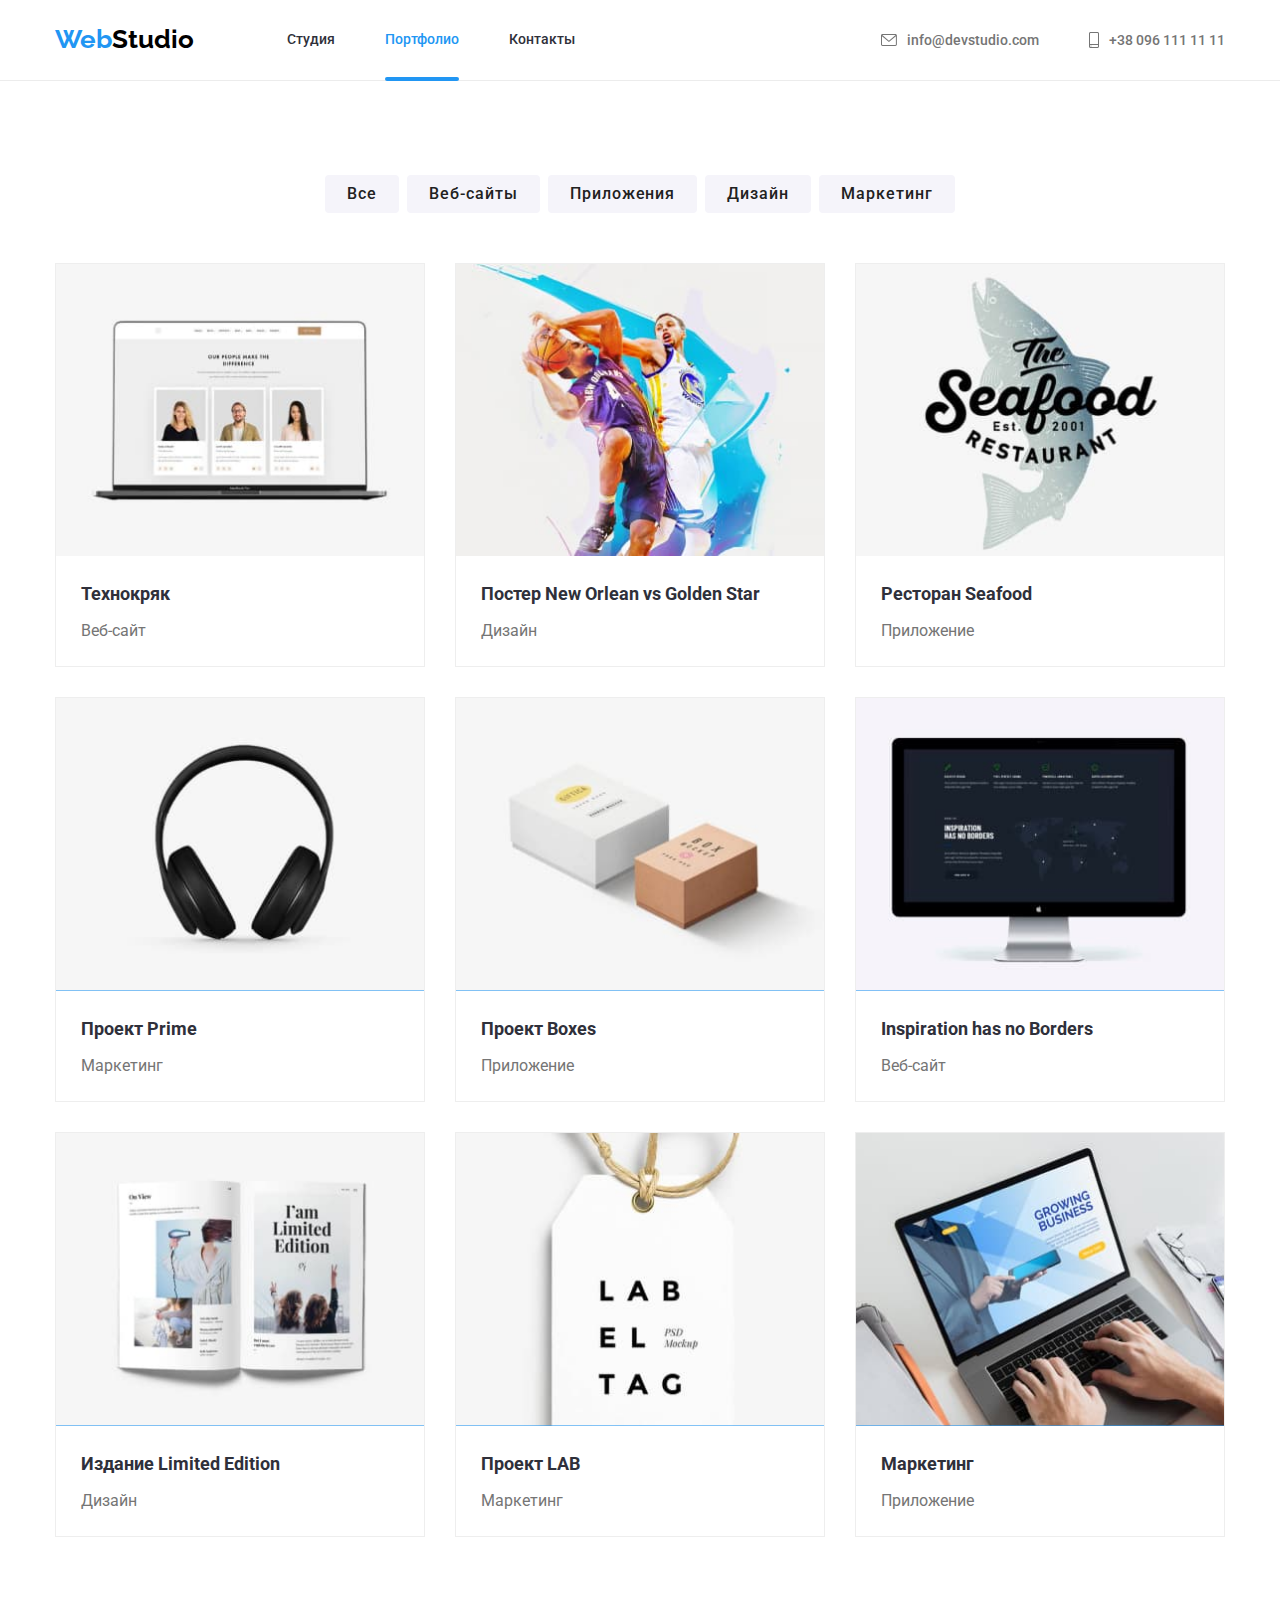
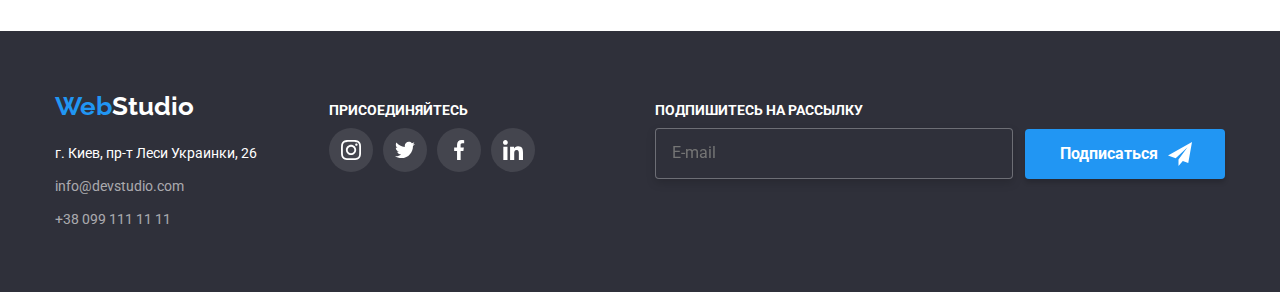
==== commit 8f3fc693: "BEM" ====
--- a/portfolio.html
+++ b/portfolio.html
@@ -49,163 +49,163 @@
 
     <!-- Main -->
     <main>
-      <section class="work section">
+      <section class="section">
         <h2 class="visually-hidden">Заголовок</h2>
 
         <div class="container">
-          <!-- Button -->
-          <ul class="work-item">
-            <li class="work-elem">
-              <button class="work__button" type="button">Все</button>
-            </li>
-            <li class="work-elem">
-              <button class="work__button" type="button">Веб-сайты</button>
-            </li>
-            <li class="work-elem">
-              <button class="work__button" type="button">Приложения</button>
-            </li>
-            <li class="work-elem">
-              <button class="work__button" type="button">Дизайн</button>
-            </li>
-            <li class="work-elem">
-              <button class="work__button" type="button">Маркетинг</button>
-            </li>
-          </ul>
-
-          <!-- Features -->
-          <ul class="features-item">
-            <li class="features-elem">
-              <a class="card">
-                <div class="card-feat">
-                  <img class="features-icon" src="./img/portfolio/img1.jpg" alt="МакБукПро" width="370" />
-                  <div class="card-text-cont">
-                    <p class="card-text">Технокряк это современная площадка распространения коронавируса. Компании используют эту
-                      платформу для цифрового шпионажа и атак на защищённые сервера конкурентов.</p>
-                  </div>
-                </div>
-                <div class="card-feat-cont">
-                  <h3 class="features-title">Технокряк</h3>
-                  <p class="features-text">Веб-сайт</p>
-                </div>
-              </a>
-            </li>
-            <li class="features-elem">
-              <a class="card">
-                <div class="card-feat">
-                  <img class="features-icon" src="./img/portfolio/img2.jpg" alt="Баскетболисты" width="370" />
-                  <div class="card-text-cont">
-                    <p class="card-text">Технокряк это современная площадка распространения коронавируса. Компании используют эту
-                      платформу для цифрового шпионажа и атак на защищённые сервера конкурентов.</p>
-                  </div>
-                </div>
-                <div class="card-feat-cont">
-                  <h3 class="features-title">Постер New Orlean vs Golden Star</h3>
-                  <p class="features-text">Дизайн</p>
-                </div>
-              </a>
-            </li>
-            <li class="features-elem">
-              <a class="card">
-                <div class="card-feat">
-                  <img class="features-icon" src="./img/portfolio/img3.jpg" alt="Логотип ресторана" width="370" />
-                  <div class="card-text-cont">
-                    <p class="card-text">Технокряк это современная площадка распространения коронавируса. Компании используют эту
-                      платформу для цифрового шпионажа и атак на защищённые сервера конкурентов.</p>
-                  </div>
-                </div>
-                <div class="card-feat-cont">
-                  <h3 class="features-title">Ресторан Seafood</h3>
-                  <p class="features-text">Приложение</p>
-                </div>
-              </a>
-            </li>
-            <li class="features-elem">
-              <a class="card">
-                <div class="card-feat">
-                  <img class="features-icon" src="./img/portfolio/img4.jpg" alt="Наушники" width="370" />
-                  <div class="card-text-cont">
-                    <p class="card-text">Технокряк это современная площадка распространения коронавируса. Компании используют эту
-                      платформу для цифрового шпионажа и атак на защищённые сервера конкурентов.</p>
-                  </div>
-                </div>
-                <div class="card-feat-cont">
-                  <h3 class="features-title">Проект Prime</h3>
-                  <p class="features-text">Маркетинг</p>
-                </div>
-              </a>
-            </li>
-            <li class="features-elem">
-              <a class="card">
-                <div class="card-feat">
-                  <img class="features-icon" src="./img/portfolio/img5.jpg" alt="Два коробки" width="370" />
-                  <div class="card-text-cont">
-                    <p class="card-text">Технокряк это современная площадка распространения коронавируса. Компании используют эту
-                      платформу для цифрового шпионажа и атак на защищённые сервера конкурентов.</p>
-                  </div>
-                </div>
-                <div class="card-feat-cont">
-                  <h3 class="features-title">Проект Boxes</h3>
-                  <p class="features-text">Приложение</p>
-                </div>
-              </a>
-            </li>
-            <li class="features-elem">
-              <a class="card">
-                <div class="card-feat">
-                  <img class="features-icon" src="./img/portfolio/img6.jpg" alt="Монитор Apple" width="370" />
-                  <div class="card-text-cont">
-                    <p class="card-text">Технокряк это современная площадка распространения коронавируса. Компании используют эту
-                      платформу для цифрового шпионажа и атак на защищённые сервера конкурентов.</p>
-                  </div>
-                </div>
-                <div class="card-feat-cont">
-                  <h3 class="features-title">Inspiration has no Borders</h3>
-                  <p class="features-text">Веб-сайт</p>
-                </div>
-              </a>
-            </li>
-            <li class="features-elem">
-              <a class="card">
-                <div class="card-feat">
-                  <img class="features-icon" src="./img/portfolio/img7.jpg" alt="Открытая книга" width="370" />
-                  <div class="card-text-cont">
-                    <p class="card-text">Технокряк это современная площадка распространения коронавируса. Компании используют эту
-                      платформу для цифрового шпионажа и атак на защищённые сервера конкурентов.</p>
-                  </div>
-                </div>
-                <div class="card-feat-cont">
-                  <h3 class="features-title">Издание Limited Edition</h3>
-                  <p class="features-text">Дизайн</p>
-                </div>
-              </a>
-            </li>
-            <li class="features-elem">
-              <a class="card">
-                <div class="card-feat">
-                  <img class="features-icon" src="./img/portfolio/img8.jpg" alt="Бирка" width="370" />
-                  <div class="card-text-cont">
-                    <p class="card-text">Технокряк это современная площадка распространения коронавируса. Компании используют эту
-                      платформу для цифрового шпионажа и атак на защищённые сервера конкурентов.</p>
-                  </div>
-                </div>
-                <div class="card-feat-cont">
-                  <h3 class="features-title">Проект LAB</h3>
-                  <p class="features-text">Маркетинг</p>
-                </div>
-              </a>
-            </li>
-            <li class="features-elem">
-              <a class="card">
-                <div class="card-feat">
-                  <img class="features-icon" src="./img/portfolio/img9.jpg" alt="Печатает на клавиатуре" />
-                  <div class="card-text-cont">
-                    <p class="card-text">Технокряк это современная площадка распространения коронавируса. Компании используют эту
-                      платформу для цифрового шпионажа и атак на защищённые сервера конкурентов.</p>
-                  </div>
-                </div>
-                <div class="card-feat-cont">
-                  <h3 class="features-title">Маркетинг</h3>
-                  <p class="features-text">Приложение</p>
+          <!-- Portfolio button -->
+          <ul class="portfolio-filters__list">
+            <li class="portfolio-filters__item">
+              <button class="portfolio-filters_button" type="button">Все</button>
+            </li>
+            <li class="portfolio-filters__item">
+              <button class="portfolio-filters_button" type="button">Веб-сайты</button>
+            </li>
+            <li class="portfolio-filters__item">
+              <button class="portfolio-filters_button" type="button">Приложения</button>
+            </li>
+            <li class="portfolio-filters__item">
+              <button class="portfolio-filters_button" type="button">Дизайн</button>
+            </li>
+            <li class="portfolio-filters__item">
+              <button class="portfolio-filters_button" type="button">Маркетинг</button>
+            </li>
+          </ul>
+
+          <!-- Portfolio card -->
+          <ul class="card__list">
+            <li class="card__item">
+              <a class="card__link">
+                <div class="card__thumb">
+                  <img class="card__icon" src="./img/portfolio/img1.jpg" alt="МакБукПро" width="370" />
+                  <div class="overlay">
+                    <p class="overlay__text">Технокряк это современная площадка распространения коронавируса. Компании используют эту
+                      платформу для цифрового шпионажа и атак на защищённые сервера конкурентов.</p>
+                  </div>
+                </div>
+                <div class="card-meta">
+                  <h3 class="card-meta__title">Технокряк</h3>
+                  <p class="card-meta__text">Веб-сайт</p>
+                </div>
+              </a>
+            </li>
+            <li class="card__item">
+              <a class="card__link">
+                <div class="card__thumb">
+                  <img class="card__icon" src="./img/portfolio/img2.jpg" alt="Баскетболисты" width="370" />
+                  <div class="overlay">
+                    <p class="overlay__text">Технокряк это современная площадка распространения коронавируса. Компании используют эту
+                      платформу для цифрового шпионажа и атак на защищённые сервера конкурентов.</p>
+                  </div>
+                </div>
+                <div class="card-meta">
+                  <h3 class="card-meta__title">Постер New Orlean vs Golden Star</h3>
+                  <p class="card-meta__text">Дизайн</p>
+                </div>
+              </a>
+            </li>
+            <li class="card__item">
+              <a class="card__link">
+                <div class="card__thumb">
+                  <img class="card__icon" src="./img/portfolio/img3.jpg" alt="Логотип ресторана" width="370" />
+                  <div class="overlay">
+                    <p class="overlay__text">Технокряк это современная площадка распространения коронавируса. Компании используют эту
+                      платформу для цифрового шпионажа и атак на защищённые сервера конкурентов.</p>
+                  </div>
+                </div>
+                <div class="card-meta">
+                  <h3 class="card-meta__title">Ресторан Seafood</h3>
+                  <p class="card-meta__text">Приложение</p>
+                </div>
+              </a>
+            </li>
+            <li class="card__item">
+              <a class="card__link">
+                <div class="card__thumb">
+                  <img class="card__icon" src="./img/portfolio/img4.jpg" alt="Наушники" width="370" />
+                  <div class="overlay">
+                    <p class="overlay__text">Технокряк это современная площадка распространения коронавируса. Компании используют эту
+                      платформу для цифрового шпионажа и атак на защищённые сервера конкурентов.</p>
+                  </div>
+                </div>
+                <div class="card-meta">
+                  <h3 class="card-meta__title">Проект Prime</h3>
+                  <p class="card-meta__text">Маркетинг</p>
+                </div>
+              </a>
+            </li>
+            <li class="card__item">
+              <a class="card__link">
+                <div class="card__thumb">
+                  <img class="card__icon" src="./img/portfolio/img5.jpg" alt="Два коробки" width="370" />
+                  <div class="overlay">
+                    <p class="overlay__text">Технокряк это современная площадка распространения коронавируса. Компании используют эту
+                      платформу для цифрового шпионажа и атак на защищённые сервера конкурентов.</p>
+                  </div>
+                </div>
+                <div class="card-meta">
+                  <h3 class="card-meta__title">Проект Boxes</h3>
+                  <p class="card-meta__text">Приложение</p>
+                </div>
+              </a>
+            </li>
+            <li class="card__item">
+              <a class="card__link">
+                <div class="card__thumb">
+                  <img class="card__icon" src="./img/portfolio/img6.jpg" alt="Монитор Apple" width="370" />
+                  <div class="overlay">
+                    <p class="overlay__text">Технокряк это современная площадка распространения коронавируса. Компании используют эту
+                      платформу для цифрового шпионажа и атак на защищённые сервера конкурентов.</p>
+                  </div>
+                </div>
+                <div class="card-meta">
+                  <h3 class="card-meta__title">Inspiration has no Borders</h3>
+                  <p class="card-meta__text">Веб-сайт</p>
+                </div>
+              </a>
+            </li>
+            <li class="card__item">
+              <a class="card__link">
+                <div class="card__thumb">
+                  <img class="card__icon" src="./img/portfolio/img7.jpg" alt="Открытая книга" width="370" />
+                  <div class="overlay">
+                    <p class="overlay__text">Технокряк это современная площадка распространения коронавируса. Компании используют эту
+                      платформу для цифрового шпионажа и атак на защищённые сервера конкурентов.</p>
+                  </div>
+                </div>
+                <div class="card-meta">
+                  <h3 class="card-meta__title">Издание Limited Edition</h3>
+                  <p class="card-meta__text">Дизайн</p>
+                </div>
+              </a>
+            </li>
+            <li class="card__item">
+              <a class="card__link">
+                <div class="card__thumb">
+                  <img class="card__icon" src="./img/portfolio/img8.jpg" alt="Бирка" width="370" />
+                  <div class="overlay">
+                    <p class="overlay__text">Технокряк это современная площадка распространения коронавируса. Компании используют эту
+                      платформу для цифрового шпионажа и атак на защищённые сервера конкурентов.</p>
+                  </div>
+                </div>
+                <div class="card-meta">
+                  <h3 class="card-meta__title">Проект LAB</h3>
+                  <p class="card-meta__text">Маркетинг</p>
+                </div>
+              </a>
+            </li>
+            <li class="card__item">
+              <a class="card__link">
+                <div class="card__thumb">
+                  <img class="card__icon" src="./img/portfolio/img9.jpg" alt="Печатает на клавиатуре" />
+                  <div class="overlay">
+                    <p class="overlay__text">Технокряк это современная площадка распространения коронавируса. Компании используют эту
+                      платформу для цифрового шпионажа и атак на защищённые сервера конкурентов.</p>
+                  </div>
+                </div>
+                <div class="card-meta">
+                  <h3 class="card-meta__title">Маркетинг</h3>
+                  <p class="card-meta__text">Приложение</p>
                 </div>
               </a>
             </li>
@@ -216,59 +216,63 @@
 
     <!-- Footer -->
     <footer class="footer">
-      <div class="container foot-cont-sect">
-        <div class="foot-add-cont">
-          <a class="logo" href="./">Web<span class="foot-logo-elem">Studio</span></a>
-          <address class="foot-add">г. Киев, пр-т Леси Украинки, 26
-            <ul class="foot-item">
-              <li class="foot-elem"><a class="foot-contacts" href="mailto:info@devstudio.com">info@devstudio.com</a></li>
-              <li class="foot-elem"><a class="foot-contacts" href="tel:+380991111111">+38 099 111 11 11</a></li>
+      <div class="container footer-list">
+        <div class="footer-left-part">
+          <a class="logo" href="./">Web<span class="footer__logo--secondary">Studio</span></a>
+          <address class="footer-contacts">г. Киев, пр-т Леси Украинки, 26
+            <ul class="footer-contacts__list">
+              <li class="footer-contacts__item"><a class="footer-contacts__link"
+                  href="mailto:info@devstudio.com">info@devstudio.com</a></li>
+              <li class="footer-contacts__item"><a class="footer-contacts__link" href="tel:+380991111111">+38 099 111 11
+                  11</a></li>
             </ul>
           </address>
         </div>
+    
         <!-- Footer social -->
-        <div class="foot-cocial-sect">
-          <h3 class="foot-name">Присоединяйтесь</h3>
-          <ul class="foot-icon">
-            <li class="foot-icon-elem">
-              <a href="#" class="foot-icon-url">
-                <svg class="icon">
+        <div class="footer-cocial">
+          <h3 class="footer-cocial__name">Присоединяйтесь</h3>
+          <ul class="card-social__list">
+            <li class="card-social__item">
+              <a href="#" class="card-social__link card-social__link--teams">
+                <svg class="card-social__icon">
                   <use href="./img/icons/sprite.svg#icon-instagram"></use>
                 </svg>
               </a>
             </li>
-            <li class="foot-icon-elem">
-              <a href="#" class="foot-icon-url">
-                <svg class="icon">
+            <li class="card-social__item">
+              <a href="#" class="card-social__link card-social__link--teams">
+                <svg class="card-social__icon">
                   <use href="./img/icons/sprite.svg#icon-twitter"></use>
                 </svg>
               </a>
             </li>
-            <li class="foot-icon-elem">
-              <a href="#" class="foot-icon-url">
-                <svg class="icon">
+            <li class="card-social__item">
+              <a href="#" class="card-social__link card-social__link--teams">
+                <svg class="card-social__icon">
                   <use href="./img/icons/sprite.svg#icon-facebook"></use>
                 </svg>
               </a>
             </li>
-            <li class="foot-icon-elem">
-              <a href="#" class="foot-icon-url">
-                <svg class="icon">
+            <li class="card-social__item">
+              <a href="#" class="card-social__link card-social__link--teams">
+                <svg class="card-social__icon">
                   <use href="./img/icons/sprite.svg#icon-linkedin"></use>
                 </svg>
               </a>
             </li>
           </ul>
         </div>
+    
         <!-- Footer form -->
-        <form class="foot-form">
+        <form class="footer-form">
           <label>
-            <h3 class="foot-form-name">Подпишитесь на рассылку</h3>
-            <input class="foot-form-inp" type="email" name="email" placeholder="E-mail" />
+            <h3 class="footer-form__name">Подпишитесь на рассылку</h3>
+            <input class="footer-form__label" type="email" name="email" placeholder="E-mail" />
           </label>
-          <button type="submit" class="foot-form-btn">
+          <button type="submit" class="footer-form__button">
             Подписаться
-            <svg class="foot-form-icon">
+            <svg class="footer-form__icon">
               <use href="./img/icons/sprite.svg#icon-send"></use>
             </svg>
           </button>
--- a/css/main.min.css
+++ b/css/main.min.css
@@ -1,2 +1,2 @@
-.visually-hidden{position:absolute;width:1px;height:1px;margin:-1px;border:0;padding:0;white-space:nowrap;clip-path:inset(100%);clip:rect(0 0 0 0);overflow:hidden}.container{width:1200px;padding:0 15px;margin:0 auto;align-items:center}.section{padding-top:94px;padding-bottom:94px}*{list-style:none;box-sizing:border-box}body{font-family:'roboto', sans-serif;background:#fff;color:#2f303a}a{color:inherit}h1,h2,h3,h4,h5,h6{margin-top:0;margin-bottom:0}p,ul{padding:0;margin:0}img{display:block;max-width:100%;height:auto}.page-header{border-bottom:1px solid #ececec}.page-header .container{display:flex}.logo{font-family:'Raleway', sans-serif;font-weight:700;font-size:26px;line-height:1.2em;text-decoration:none;color:#2196f3}.logo .logo__text{color:#000}.site-nav .site-nav__list{display:flex;padding-left:0;margin-left:93px;font-weight:500;font-size:14px;line-height:1.1em;color:inherit}.site-nav__item{position:relative}.site-nav__list .site-nav__item+.site-nav__item,.contacts .contacts__item+.contacts__item{margin-left:50px}.site-nav__link:hover,.site-nav__link:focus{transition:color 250ms cubic-bezier(0.4, 0, 0.2, 1);color:#2196f3}.current{color:#2196f3}.current::after{position:absolute;bottom:0;content:'';display:block;width:100%;height:4px;bottom:-1px;border-radius:2px;background-color:#2196f3}.site-nav__link,.contacts__link{display:block;padding-top:32px;padding-bottom:32px;text-decoration:none}.contacts{font-weight:500;font-size:14px;line-height:1.143em;display:flex;margin-left:auto}.envelope-icon{width:16px;height:12px;margin-right:10px;fill:currentColor}.smartphone-icon{width:10px;height:16px;margin-right:10px;fill:currentColor}.contacts__link{display:flex;align-items:center;color:#757575;transition:color 250ms cubic-bezier(0.4, 0, 0.2, 1)}.contacts__link:hover,.contacts__link:focus{color:#2196f3;transition:color 250ms cubic-bezier(0.4, 0, 0.2, 1)}.footer{padding-top:60px;padding-bottom:60px;background:#2f303a}.foot-cont-sect{display:flex;align-items:baseline}.foot-logo-elem{color:#fff}.foot-add,.foot-contacts{font-style:normal;font-size:14px;line-height:1.7em}.foot-add{margin-top:20px;color:#fff}.foot-contacts{text-decoration:none;color:rgba(255,255,255,0.6);transition:color 250ms cubic-bezier(0.4, 0, 0.2, 1)}.foot-contacts:hover,.foot-contacts:focus{color:#2196f3;transition:color 250ms cubic-bezier(0.4, 0, 0.2, 1)}.foot-elem{margin-top:9px}.foot-form{display:flex;margin-left:auto;align-items:flex-end}.foot-form-inp{width:358px;padding:15px 16px;border:1px solid rgba(255,255,255,0.3);box-sizing:border-box;filter:drop-shadow(0px 4px 4px rgba(0,0,0,0.15));border-radius:4px;outline:none;transition:border 250ms cubic-bezier(0.4, 0, 0.2, 1);color:#fff;background-color:#2f303a}.foot-form-inp:hover,.foot-form-inp:focus .foot-form-inp::placeholder{font-weight:400;font-size:16px;line-height:1.25em;align-items:center;color:rgba(255,255,255,0.6)}.foot-form-btn{display:flex;justify-content:center;align-items:center;cursor:pointer;width:200px;height:50px;padding:10px 28px 10px 29px;margin-left:12px;box-shadow:0px 4px 4px rgba(0,0,0,0.15);border-radius:4px;font-weight:700;font-size:16px;line-height:1.9em;border:transparent;background:#2196f3;color:#fff}.foot-form-icon{width:24px;height:24px;margin-left:10px;fill:currentColor}.work-item{display:flex;justify-content:center;margin-bottom:50px}.work-item .work-elem+.work-elem{margin-left:8px}.work-but{padding:6px 22px;font-weight:500;line-height:1.6em;transition:box-shadow 250ms cubic-bezier(0.4, 0, 0.2, 1),background-color 250ms cubic-bezier(0.4, 0, 0.2, 1),color 250ms cubic-bezier(0.4, 0, 0.2, 1);background-color:#f5f4fa;color:#212121}.work-but:hover,.work-but:focus{box-shadow:0px 3px 1px rgba(0,0,0,0.1),0px 1px 2px rgba(0,0,0,0.08),0px 2px 2px rgba(0,0,0,0.12);transition:box-shadow 250ms cubic-bezier(0.4, 0, 0.2, 1),background-color 250ms cubic-bezier(0.4, 0, 0.2, 1),color 250ms cubic-bezier(0.4, 0, 0.2, 1);background-color:#2196f3;color:#fff}.foot-cocial-sect{margin-left:72px}.foot-name,.foot-form-name{margin-bottom:20px;color:#fff}.foot-icon{display:flex;justify-content:center}.foot-icon-elem:not(:first-child){margin-left:10px}.foot-icon-url{width:44px;height:44px;display:flex;justify-content:center;align-items:center;border-radius:50px;background-color:rgba(255,255,255,0.1);color:#fff;transition:background-color 250ms cubic-bezier(0.4, 0, 0.2, 1)}.foot-icon-url:hover,.foot-icon-url:focus{border-radius:50%;cursor:pointer;transition:background-color 250ms cubic-bezier(0.4, 0, 0.2, 1);background:#2196f3;color:#fff}.foot-icon-url:hover .icon,.foot-icon-url:focus .icon{width:20px;height:20px;fill:currentColor}.backdrop{position:fixed;top:0;left:0;width:100%;height:100%;background-color:rgba(0,0,0,0.2);transition:250ms cubic-bezier(0.4, 0, 0.2, 1)}.backdrop.is-hidden{visibility:hidden;opacity:0;pointer-events:none}.backdrop.is-hidden .modal{transform:translate(-50%, -50%) scale(0)}.modal{position:absolute;top:50%;left:50%;transform:translate(-50%, -50%) scale(1);padding:40px;min-width:528px;min-height:581px;transition:transform 250ms cubic-bezier(0.4, 0, 0.2, 1);background-color:#fff}.btn-modal-close{position:absolute;top:8px;right:8px;width:30px;height:30px;border-radius:50%;border:1px solid rgba(0,0,0,0.1);cursor:pointer;box-sizing:border-box;transition:fill 250ms cubic-bezier(0.4, 0, 0.2, 1);background:#fff;fill:#212121}.btn-modal-close:hover{fill:#2196f3;transition:fill 250ms cubic-bezier(0.4, 0, 0.2, 1)}.icon-btn-close{position:absolute;transform:translate3d(-50%, -50%, 0);width:11px;height:11px}.modal-form{display:flex;flex-direction:column}.modal-form-title{font-weight:700;font-size:20px;line-height:1.15em;text-align:center;letter-spacing:0.03em;margin-bottom:12px}.modal-form-icon-lab{position:relative;margin-bottom:10px}.modal-form-text{font-weight:400;font-size:12px;line-height:1.167em;letter-spacing:0.01em;margin-bottom:4px;color:#757575}.modal-form-inp{width:100%;height:40px;padding-left:42px;border:1px solid rgba(33,33,33,0.2);border-radius:4px;outline:none;transition:border 250ms cubic-bezier(0.4, 0, 0.2, 1);color:#212121}.modal-form-inp:hover+.modal-form-icon,.modal-form-inp:focus+.modal-form-icon{color:#2196f3}.modal-form-icon{position:absolute;top:29px;left:12px;fill:currentColor;transition:fill 250ms cubic-bezier(0.4, 0, 0.2, 1)}.modal-form-comment{font-size:14px;line-height:1.143em;letter-spacing:0.01em;resize:none;height:120px;padding:12px 16px;border:1px solid rgba(33,33,33,0.2);border-radius:4px;margin-bottom:20px;margin-top:-10px;outline:none;transition:border 250ms cubic-bezier(0.4, 0, 0.2, 1)}.modal-form-comment::placeholder{color:rgba(117,117,117,0.5)}.modal-form-inp:hover,.modal-form-inp:focus,.modal-form-comment:hover,.modal-form-comment:focus{border-color:#2196f3}.modal-form-check-cont{display:inline-block;align-self:center;margin-bottom:30px}.modal-form-check-cont:hover>.modal-form-checkbox,.modal-form-check-cont:focus>.modal-form-checkbox{border-color:#2196f3}.modal-form-checkbox{position:relative;display:inline-block;vertical-align:middle;width:16px;height:15px;border:2px solid #212121;border-radius:2px;transition:border 250ms cubic-bezier(0.4, 0, 0.2, 1)}.modal-form-check-inp:checked+.modal-form-checkbox{background-color:#2196f3;border-color:#2196f3}.modal-form-checkbox-icon{position:absolute;display:block;width:12px;height:11px;fill:#fff}.modal-form-chek-text{display:inline-block;padding-left:4px;font-size:14px;line-height:1.714;letter-spacing:0.03em;color:#757575}.m-form-checkbox-url{color:#2196f3}.modal-form-but{display:block;align-self:center;padding:10px 55px 10px 56px;box-shadow:0px 4px 4px rgba(0,0,0,0.15)}.hero__button,.modal-form__button{font-weight:700;line-height:1.9em;padding:10px 32px;background-color:#2196f3;color:#fff}.hero__button,.work__button,.modal-form__button{font-size:16px;letter-spacing:0.06em;border-radius:4px;font-family:inherit;cursor:pointer;border:#2196f3;transition:background-color 250ms cubic-bezier(0.4, 0, 0.2, 1)}.hero__button:hover,.hero__button:focus,.modal-form__button:hover,.modal-form__button:focus{background-color:#188ce8;filter:drop-shadow(0px 4px 4px rgba(0,0,0,0.25)),drop-shadow(0px 4px 4px rgba(0,0,0,0.25));transition:background-color 250ms cubic-bezier(0.4, 0, 0.2, 1)}.hero{padding:200px 0;text-align:center;box-shadow:0px 4px 4px rgba(0,0,0,0.25),0px 4px 4px rgba(0,0,0,0.25);background-color:#2f303a;background-image:linear-gradient(to right, rgba(47,48,58,0.4), rgba(47,48,58,0.4)),url(../img/background-img.jpg);max-width:1600px;height:600px;margin-left:auto;margin-right:auto;background-repeat:no-repeat;background-position:center;background-size:cover}.hero__title{padding-bottom:30px;text-transform:uppercase;font-weight:900;font-size:44px;line-height:1.4em;color:#fff}.quality.section{padding-bottom:0}.quality__list{display:flex;margin-left:-30px}.quality__list>.quality__item{flex-basis:calc(100% / 4);margin-left:30px}.quality__thumb{width:270px;height:120px;border-radius:4px;margin-bottom:30px;display:flex;justify-content:center;align-items:center;background:#f5f4fa}.quality__title,.footer-cocial__name,.footer-form__name{margin-bottom:10px;font-weight:700;font-size:14px;line-height:1.1em;text-align:left;text-transform:uppercase}.quality__text{font-size:14px;line-height:1.7em;color:#757575}.services__title,.team__title,.clients__title{font-weight:700;font-size:36px;line-height:1.2em;margin-bottom:50px;text-align:center}.services__list{display:flex;margin-left:-30px}.services__list>.services__item{flex-basis:calc(100% / 3);margin-left:30px}.services__item{position:relative}.services__text{position:absolute;width:100%;height:70px;left:0;bottom:0;font-weight:700;font-size:14px;line-height:1.142em;display:flex;justify-content:center;align-items:center;text-transform:uppercase;color:#fff;background-color:rgba(47,48,58,0.8)}.team{background:#f5f4fa}.team__list{display:flex;margin-left:-30px}.team__list>.team__item{flex-basis:calc(100% / 4);margin-left:30px}.team__item{box-shadow:0px 1px 3px rgba(0,0,0,0.12),0px 1px 1px rgba(0,0,0,0.14),0px 2px 1px rgba(0,0,0,0.2);border-radius:0px 0px 4px 4px;background:#fff}.team-card__meta{padding:30px 0;text-align:center}.team-card__name{margin-bottom:10px}.team-card__name,.team-card__position{font-weight:500;font-size:16px;line-height:1.2em;text-align:center}.team-card__position{margin-bottom:16px;color:#757575}.team-card__list{display:flex;justify-content:center}.team-card__item:not(:first-child){margin-left:10px}.team-card__item{width:44px;height:44px;border-radius:50%}.team-card__link{width:44px;height:44px;border-radius:50%;display:flex;justify-content:center;align-items:center;transition:background-color 250ms cubic-bezier(0.4, 0, 0.2, 1),color 250ms cubic-bezier(0.4, 0, 0.2, 1);background-color:#fff;color:#afb1b8}.team-card__link:hover,.team-card__link:focus{border-radius:50%;cursor:pointer;transition:background-color 250ms cubic-bezier(0.4, 0, 0.2, 1),color 250ms cubic-bezier(0.4, 0, 0.2, 1);background-color:#2196f3;color:#fff}.team-card__icon{width:20px;height:20px;fill:currentColor}.features-item{display:flex;flex-wrap:wrap;margin-left:-30px;margin-bottom:-30px}.features-elem{box-sizing:border-box;background:#fff;border:1px solid #eee}.features-item>.features-elem{flex-basis:calc(100% / 3 - 30px);margin-left:30px;margin-bottom:30px}.card{display:block;transition:box-shadow 250ms cubic-bezier(0.4, 0, 0.2, 1)}.card:hover,.card:focus{cursor:pointer;border:1px solid #eee;box-sizing:border-box;box-shadow:0px 1px 1px rgba(0,0,0,0.12),0px 4px 4px rgba(0,0,0,0.06),1px 4px 6px rgba(0,0,0,0.16);transition:box-shadow 250ms cubic-bezier(0.4, 0, 0.2, 1)}.card:hover .card-text-cont,.card:focus .card-text-cont{transform:translateY(0);transition:transform 250ms cubic-bezier(0.4, 0, 0.2, 1)}.card .card-feat-cont{padding:20px 25px}.card-feat{position:relative;overflow:hidden}.card-text-cont{position:absolute;width:100%;height:100%;top:0;transform:translateY(100%);transition:transform 250ms cubic-bezier(0.4, 0, 0.2, 1);background-color:rgba(33,150,243,0.9)}.card-text{position:absolute;font-size:18px;line-height:1.555em;padding:63px 24px;color:#fff}.features-title{margin-bottom:4px;font-weight:700;font-size:18px;line-height:2em}.features-text{font-size:16px;line-height:1.9em;color:#757575}.clients-item{display:flex;margin-left:-30px}.clients-item>.clients-elem{flex-basis:calc(100% / 6);margin-left:30px}.clients-url{display:flex;justify-content:center;align-items:center;width:170px;height:92px;border-radius:4px;box-sizing:border-box;border:1px solid #afb1b8;color:#afb1b8;transition:color 250ms cubic-bezier(0.4, 0, 0.2, 1),border 250ms cubic-bezier(0.4, 0, 0.2, 1)}.clients-url:hover,.clients-url:focus{transition:color 250ms cubic-bezier(0.4, 0, 0.2, 1),border 250ms cubic-bezier(0.4, 0, 0.2, 1);color:#2196f3;border-color:#2196f3}.clients-icon{width:106px;height:60px;fill:currentColor}
+.visually-hidden{position:absolute;width:1px;height:1px;margin:-1px;border:0;padding:0;white-space:nowrap;clip-path:inset(100%);clip:rect(0 0 0 0);overflow:hidden}.container{width:1200px;padding:0 15px;margin:0 auto;align-items:center}.section{padding-top:94px;padding-bottom:94px}*{list-style:none;box-sizing:border-box}body{font-family:'roboto', sans-serif;background:#fff;color:#2f303a}a{color:inherit}h1,h2,h3,h4,h5,h6{margin-top:0;margin-bottom:0}p,ul{padding:0;margin:0}img{display:block;max-width:100%;height:auto}.page-header{border-bottom:1px solid #ececec}.page-header .container{display:flex}.logo{font-family:'Raleway', sans-serif;font-weight:700;font-size:26px;line-height:1.2em;text-decoration:none;color:#2196f3}.logo .logo__text{color:#000}.site-nav .site-nav__list{display:flex;padding-left:0;margin-left:93px;font-weight:500;font-size:14px;line-height:1.1em;color:inherit}.site-nav__item{position:relative}.site-nav__list .site-nav__item+.site-nav__item,.contacts .contacts__item+.contacts__item{margin-left:50px}.site-nav__link:hover,.site-nav__link:focus{transition:color 250ms cubic-bezier(0.4, 0, 0.2, 1);color:#2196f3}.current{color:#2196f3}.current::after{position:absolute;bottom:0;content:'';display:block;width:100%;height:4px;bottom:-1px;border-radius:2px;background-color:#2196f3}.site-nav__link,.contacts__link{display:block;padding-top:32px;padding-bottom:32px;text-decoration:none}.contacts{font-weight:500;font-size:14px;line-height:1.143em;display:flex;margin-left:auto}.envelope-icon{width:16px;height:12px;margin-right:10px;fill:currentColor}.smartphone-icon{width:10px;height:16px;margin-right:10px;fill:currentColor}.contacts__link{display:flex;align-items:center;color:#757575;transition:color 250ms cubic-bezier(0.4, 0, 0.2, 1)}.contacts__link:hover,.contacts__link:focus{color:#2196f3;transition:color 250ms cubic-bezier(0.4, 0, 0.2, 1)}.footer{padding-top:60px;padding-bottom:60px;background:#2f303a}.footer-list{display:flex;align-items:baseline}.footer__logo--secondary{color:#fff}.footer-contacts,.footer-contacts__link{font-style:normal;font-size:14px;line-height:1.7em}.footer-contacts{margin-top:20px;color:#fff}.footer-contacts__link{text-decoration:none;color:rgba(255,255,255,0.6);transition:color 250ms cubic-bezier(0.4, 0, 0.2, 1)}.footer-contacts__link:hover,.footer-contacts__link:focus{color:#2196f3;transition:color 250ms cubic-bezier(0.4, 0, 0.2, 1)}.footer-contacts__item{margin-top:9px}.footer-form{display:flex;margin-left:auto;align-items:flex-end}.footer-form__label{width:358px;padding:15px 16px;border:1px solid rgba(255,255,255,0.3);box-sizing:border-box;filter:drop-shadow(0px 4px 4px rgba(0,0,0,0.15));border-radius:4px;outline:none;transition:border 250ms cubic-bezier(0.4, 0, 0.2, 1);color:#fff;background-color:#2f303a}.footer-form__label:hover,.footer-form__label:focus .footer-form__label::placeholder{font-weight:400;font-size:16px;line-height:1.25em;align-items:center;color:rgba(255,255,255,0.6)}.footer-form__button{display:flex;justify-content:center;align-items:center;cursor:pointer;width:200px;height:50px;padding:10px 28px 10px 29px;margin-left:12px;box-shadow:0px 4px 4px rgba(0,0,0,0.15);border-radius:4px;font-weight:700;font-size:16px;line-height:1.9em;border:transparent;background:#2196f3;color:#fff}.footer-form__icon{width:24px;height:24px;margin-left:10px;fill:currentColor}.card-social__list{display:flex;justify-content:center}.card-social__item:not(:first-child){margin-left:10px}.card-social__item{width:44px;height:44px;border-radius:50%}.card-social__link{width:44px;height:44px;border-radius:50%;display:flex;justify-content:center;align-items:center;transition:background-color 250ms cubic-bezier(0.4, 0, 0.2, 1),color 250ms cubic-bezier(0.4, 0, 0.2, 1);background-color:#fff;color:#afb1b8}.card-social__link:hover,.card-social__link:focus{border-radius:50%;cursor:pointer;transition:background-color 250ms cubic-bezier(0.4, 0, 0.2, 1),color 250ms cubic-bezier(0.4, 0, 0.2, 1);background-color:#2196f3;color:#fff}.card-social__icon{width:20px;height:20px;fill:currentColor}.footer-cocial{margin-left:72px}.footer-cocial__name,.footer-form__name{margin-bottom:20px;color:#fff}.card-social__link--teams{background-color:rgba(255,255,255,0.1);color:#fff;transition:background-color 250ms cubic-bezier(0.4, 0, 0.2, 1)}.backdrop{position:fixed;top:0;left:0;width:100%;height:100%;background-color:rgba(0,0,0,0.2);transition:250ms cubic-bezier(0.4, 0, 0.2, 1)}.backdrop.is-hidden{visibility:hidden;opacity:0;pointer-events:none}.backdrop.is-hidden .modal{transform:translate(-50%, -50%) scale(0)}.modal{position:absolute;top:50%;left:50%;transform:translate(-50%, -50%) scale(1);padding:40px;min-width:528px;min-height:581px;transition:transform 250ms cubic-bezier(0.4, 0, 0.2, 1);background-color:#fff}.button-close{position:absolute;top:8px;right:8px;width:30px;height:30px;border-radius:50%;border:1px solid rgba(0,0,0,0.1);cursor:pointer;box-sizing:border-box;transition:fill 250ms cubic-bezier(0.4, 0, 0.2, 1);background:#fff;fill:#212121}.button-close:hover{fill:#2196f3;transition:fill 250ms cubic-bezier(0.4, 0, 0.2, 1)}.button-close__icon{position:absolute;transform:translate3d(-50%, -50%, 0);width:11px;height:11px}.modal-form{display:flex;flex-direction:column}.modal-form__title{font-weight:700;font-size:20px;line-height:1.15em;text-align:center;letter-spacing:0.03em;margin-bottom:12px}.modal-form__label{position:relative;margin-bottom:10px}.modal-form__text{font-weight:400;font-size:12px;line-height:1.167em;letter-spacing:0.01em;margin-bottom:4px;color:#757575}.modal-form__input{width:100%;height:40px;padding-left:42px;border:1px solid rgba(33,33,33,0.2);border-radius:4px;outline:none;transition:border 250ms cubic-bezier(0.4, 0, 0.2, 1);color:#212121}.modal-form__input:hover+.modal-form__icon,.modal-form__input:focus+.modal-form__icon{color:#2196f3}.modal-form__icon{position:absolute;top:29px;left:12px;fill:currentColor;transition:fill 250ms cubic-bezier(0.4, 0, 0.2, 1)}.modal-form__comment{font-size:14px;line-height:1.143em;letter-spacing:0.01em;resize:none;height:120px;padding:12px 16px;border:1px solid rgba(33,33,33,0.2);border-radius:4px;margin-bottom:20px;margin-top:-10px;outline:none;transition:border 250ms cubic-bezier(0.4, 0, 0.2, 1)}.modal-form__comment::placeholder{color:rgba(117,117,117,0.5)}.modal-form__input:hover,.modal-form__input:focus,.modal-form__comment:hover,.modal-form__comment:focus{border-color:#2196f3}.checkbox{display:inline-block;align-self:center;margin-bottom:30px}.checkbox:hover>.modal-form-checkbox,.checkbox:focus>.modal-form-checkbox{border-color:#2196f3}.checkbox__border{position:relative;display:inline-block;vertical-align:middle;width:16px;height:15px;border:2px solid #212121;border-radius:2px;transition:border 250ms cubic-bezier(0.4, 0, 0.2, 1)}.checkbox__input:checked+.checkbox__border{background-color:#2196f3;border-color:#2196f3}.checkbox__icon{position:absolute;display:block;width:12px;height:11px;fill:#fff}.checkbox__text{display:inline-block;padding-left:4px;font-size:14px;line-height:1.714;letter-spacing:0.03em;color:#757575}.checkbox__link{color:#2196f3}.hero__button,.modal-form__button{font-weight:700;line-height:1.9em;padding:10px 32px;background-color:#2196f3;color:#fff}.hero__button,.portfolio-filters_button,.modal-form__button{font-size:16px;letter-spacing:0.06em;border-radius:4px;font-family:inherit;cursor:pointer;border:#2196f3;transition:background-color 250ms cubic-bezier(0.4, 0, 0.2, 1)}.hero__button:hover,.hero__button:focus,.modal-form__button:hover,.modal-form__button:focus{background-color:#188ce8;filter:drop-shadow(0px 4px 4px rgba(0,0,0,0.25)),drop-shadow(0px 4px 4px rgba(0,0,0,0.25));transition:background-color 250ms cubic-bezier(0.4, 0, 0.2, 1)}.modal-form__button--padding{display:block;align-self:center;padding:10px 55px 10px 56px;box-shadow:0px 4px 4px rgba(0,0,0,0.15)}.portfolio-filters__list{display:flex;justify-content:center;margin-bottom:50px}.portfolio-filters__list .portfolio-filters__item+.portfolio-filters__item{margin-left:8px}.portfolio-filters_button{padding:6px 22px;font-weight:500;line-height:1.6em;transition:box-shadow 250ms cubic-bezier(0.4, 0, 0.2, 1),background-color 250ms cubic-bezier(0.4, 0, 0.2, 1),color 250ms cubic-bezier(0.4, 0, 0.2, 1);background-color:#f5f4fa;color:#212121}.portfolio-filters_button:hover,.portfolio-filters_button:focus{box-shadow:0px 3px 1px rgba(0,0,0,0.1),0px 1px 2px rgba(0,0,0,0.08),0px 2px 2px rgba(0,0,0,0.12);transition:box-shadow 250ms cubic-bezier(0.4, 0, 0.2, 1),background-color 250ms cubic-bezier(0.4, 0, 0.2, 1),color 250ms cubic-bezier(0.4, 0, 0.2, 1);background-color:#2196f3;color:#fff}.hero{padding:200px 0;text-align:center;box-shadow:0px 4px 4px rgba(0,0,0,0.25),0px 4px 4px rgba(0,0,0,0.25);background-color:#2f303a;background-image:linear-gradient(to right, rgba(47,48,58,0.4), rgba(47,48,58,0.4)),url(../img/background-img.jpg);max-width:1600px;height:600px;margin-left:auto;margin-right:auto;background-repeat:no-repeat;background-position:center;background-size:cover}.hero__title{padding-bottom:30px;text-transform:uppercase;font-weight:900;font-size:44px;line-height:1.4em;color:#fff}.quality.section{padding-bottom:0}.quality__list{display:flex;margin-left:-30px}.quality__list>.quality__item{flex-basis:calc(100% / 4);margin-left:30px}.quality__thumb{width:270px;height:120px;border-radius:4px;margin-bottom:30px;display:flex;justify-content:center;align-items:center;background:#f5f4fa}.quality__title,.footer-cocial__name,.footer-form__name{margin-bottom:10px;font-weight:700;font-size:14px;line-height:1.1em;text-align:left;text-transform:uppercase}.quality__text{font-size:14px;line-height:1.7em;color:#757575}.services__title,.team__title,.clients__title{font-weight:700;font-size:36px;line-height:1.2em;margin-bottom:50px;text-align:center}.services__list{display:flex;margin-left:-30px}.services__list>.services__item{flex-basis:calc(100% / 3);margin-left:30px}.services__item{position:relative}.services__text{position:absolute;width:100%;height:70px;left:0;bottom:0;font-weight:700;font-size:14px;line-height:1.142em;display:flex;justify-content:center;align-items:center;text-transform:uppercase;color:#fff;background-color:rgba(47,48,58,0.8)}.team{background:#f5f4fa}.team__list{display:flex;margin-left:-30px}.team__list>.team__item{flex-basis:calc(100% / 4);margin-left:30px}.team__item{box-shadow:0px 1px 3px rgba(0,0,0,0.12),0px 1px 1px rgba(0,0,0,0.14),0px 2px 1px rgba(0,0,0,0.2);border-radius:0px 0px 4px 4px;background:#fff}.team-card__meta{padding:30px 0;text-align:center}.team-card__name{margin-bottom:10px}.team-card__name,.team-card__position{font-weight:500;font-size:16px;line-height:1.2em;text-align:center}.team-card__position{margin-bottom:16px;color:#757575}.card__list{display:flex;flex-wrap:wrap;margin-left:-30px;margin-bottom:-30px}.card__item{box-sizing:border-box;background:#fff;border:1px solid #eee}.card__list>.card__item{flex-basis:calc(100% / 3 - 30px);margin-left:30px;margin-bottom:30px}.card__link{display:block;transition:box-shadow 250ms cubic-bezier(0.4, 0, 0.2, 1)}.card__link:hover,.card__link:focus{cursor:pointer;border:1px solid #eee;box-sizing:border-box;box-shadow:0px 1px 1px rgba(0,0,0,0.12),0px 4px 4px rgba(0,0,0,0.06),1px 4px 6px rgba(0,0,0,0.16);transition:box-shadow 250ms cubic-bezier(0.4, 0, 0.2, 1)}.card__link:hover .overlay,.card__link:focus .overlay{transform:translateY(0);transition:transform 250ms cubic-bezier(0.4, 0, 0.2, 1)}.card__link .card-meta{padding:20px 25px}.card__thumb{position:relative;overflow:hidden}.overlay{position:absolute;width:100%;height:100%;top:0;transform:translateY(100%);transition:transform 250ms cubic-bezier(0.4, 0, 0.2, 1);background-color:rgba(33,150,243,0.9)}.overlay__text{position:absolute;font-size:18px;line-height:1.555em;padding:63px 24px;color:#fff}.card-meta__title{margin-bottom:4px;font-weight:700;font-size:18px;line-height:2em}.card-meta__text{font-size:16px;line-height:1.9em;color:#757575}.clients__list{display:flex;margin-left:-30px}.clients__list>.clients__item{flex-basis:calc(100% / 6);margin-left:30px}.clients__link{display:flex;justify-content:center;align-items:center;width:170px;height:92px;border-radius:4px;box-sizing:border-box;border:1px solid #afb1b8;color:#afb1b8;transition:color 250ms cubic-bezier(0.4, 0, 0.2, 1),border 250ms cubic-bezier(0.4, 0, 0.2, 1)}.clients__link:hover,.clients__link:focus{transition:color 250ms cubic-bezier(0.4, 0, 0.2, 1),border 250ms cubic-bezier(0.4, 0, 0.2, 1);color:#2196f3;border-color:#2196f3}.clients__icon{width:106px;height:60px;fill:currentColor}
 /*# sourceMappingURL=main.min.css.map */